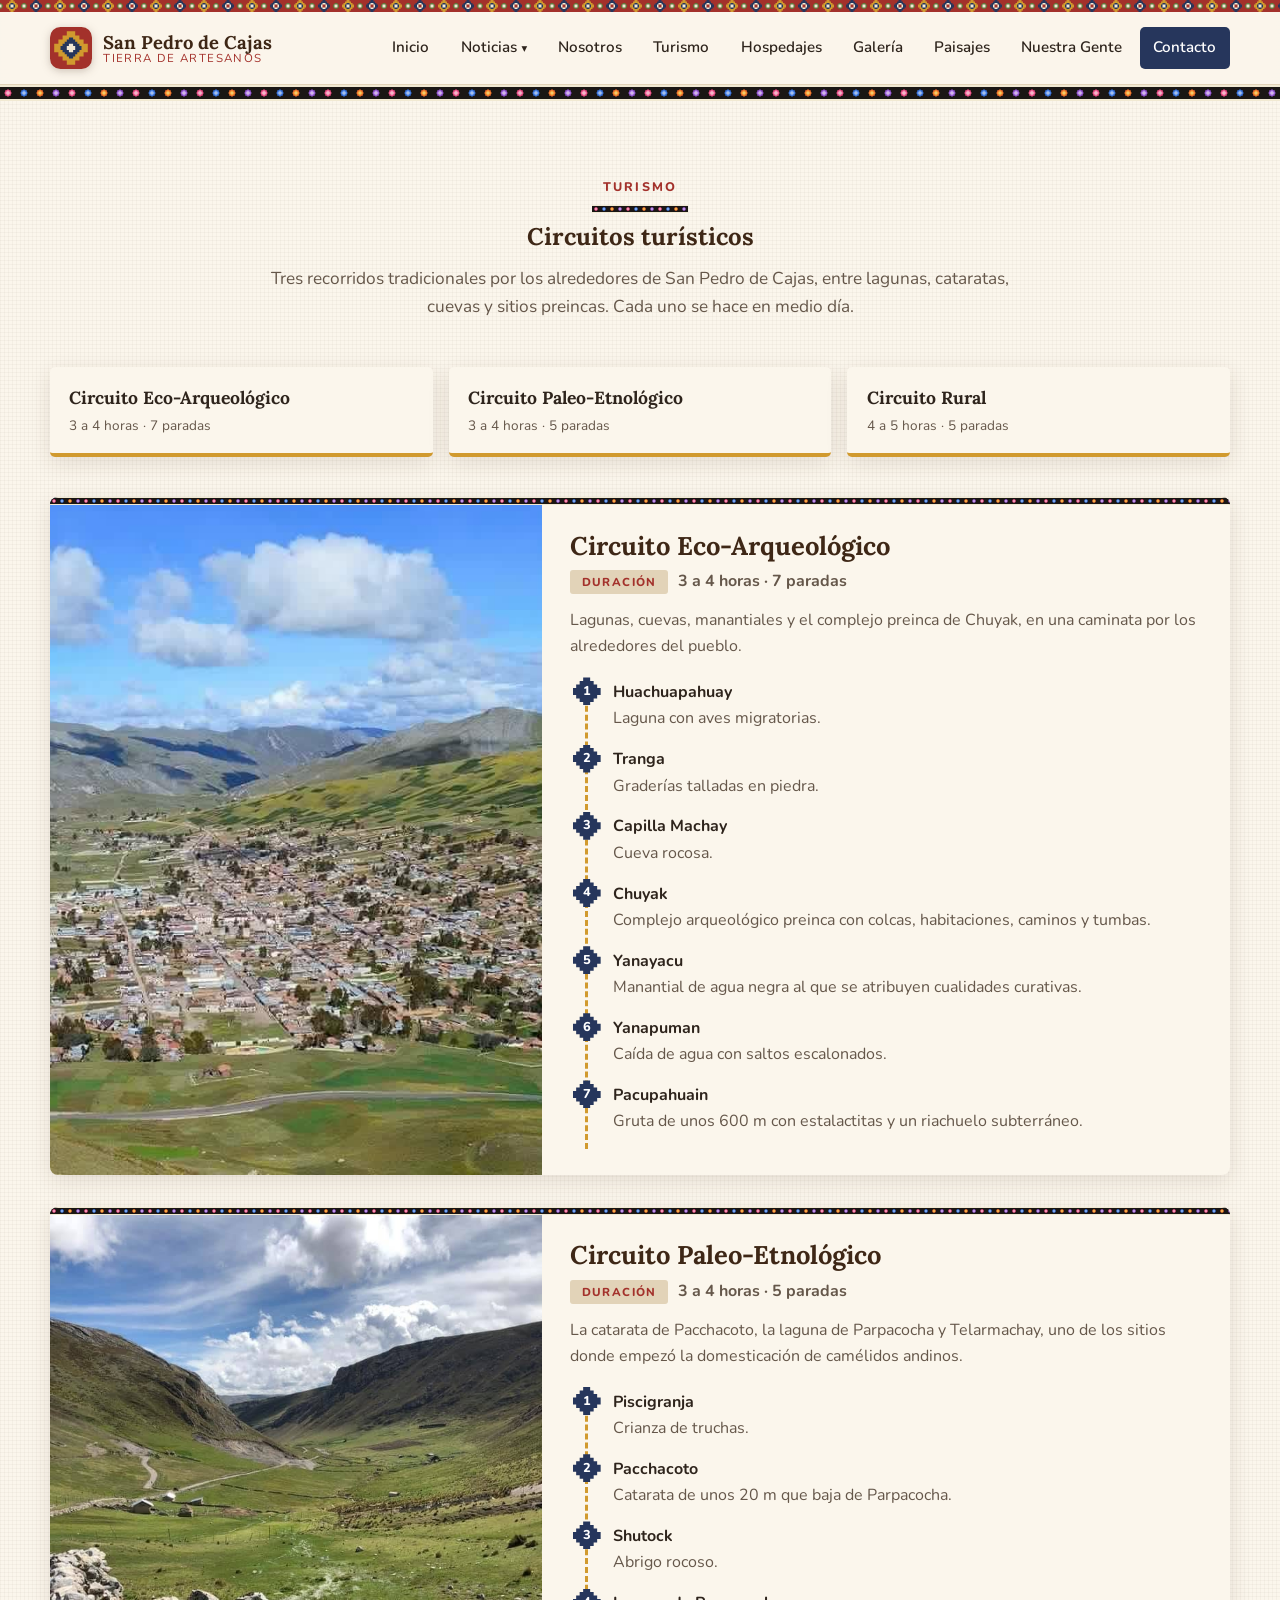
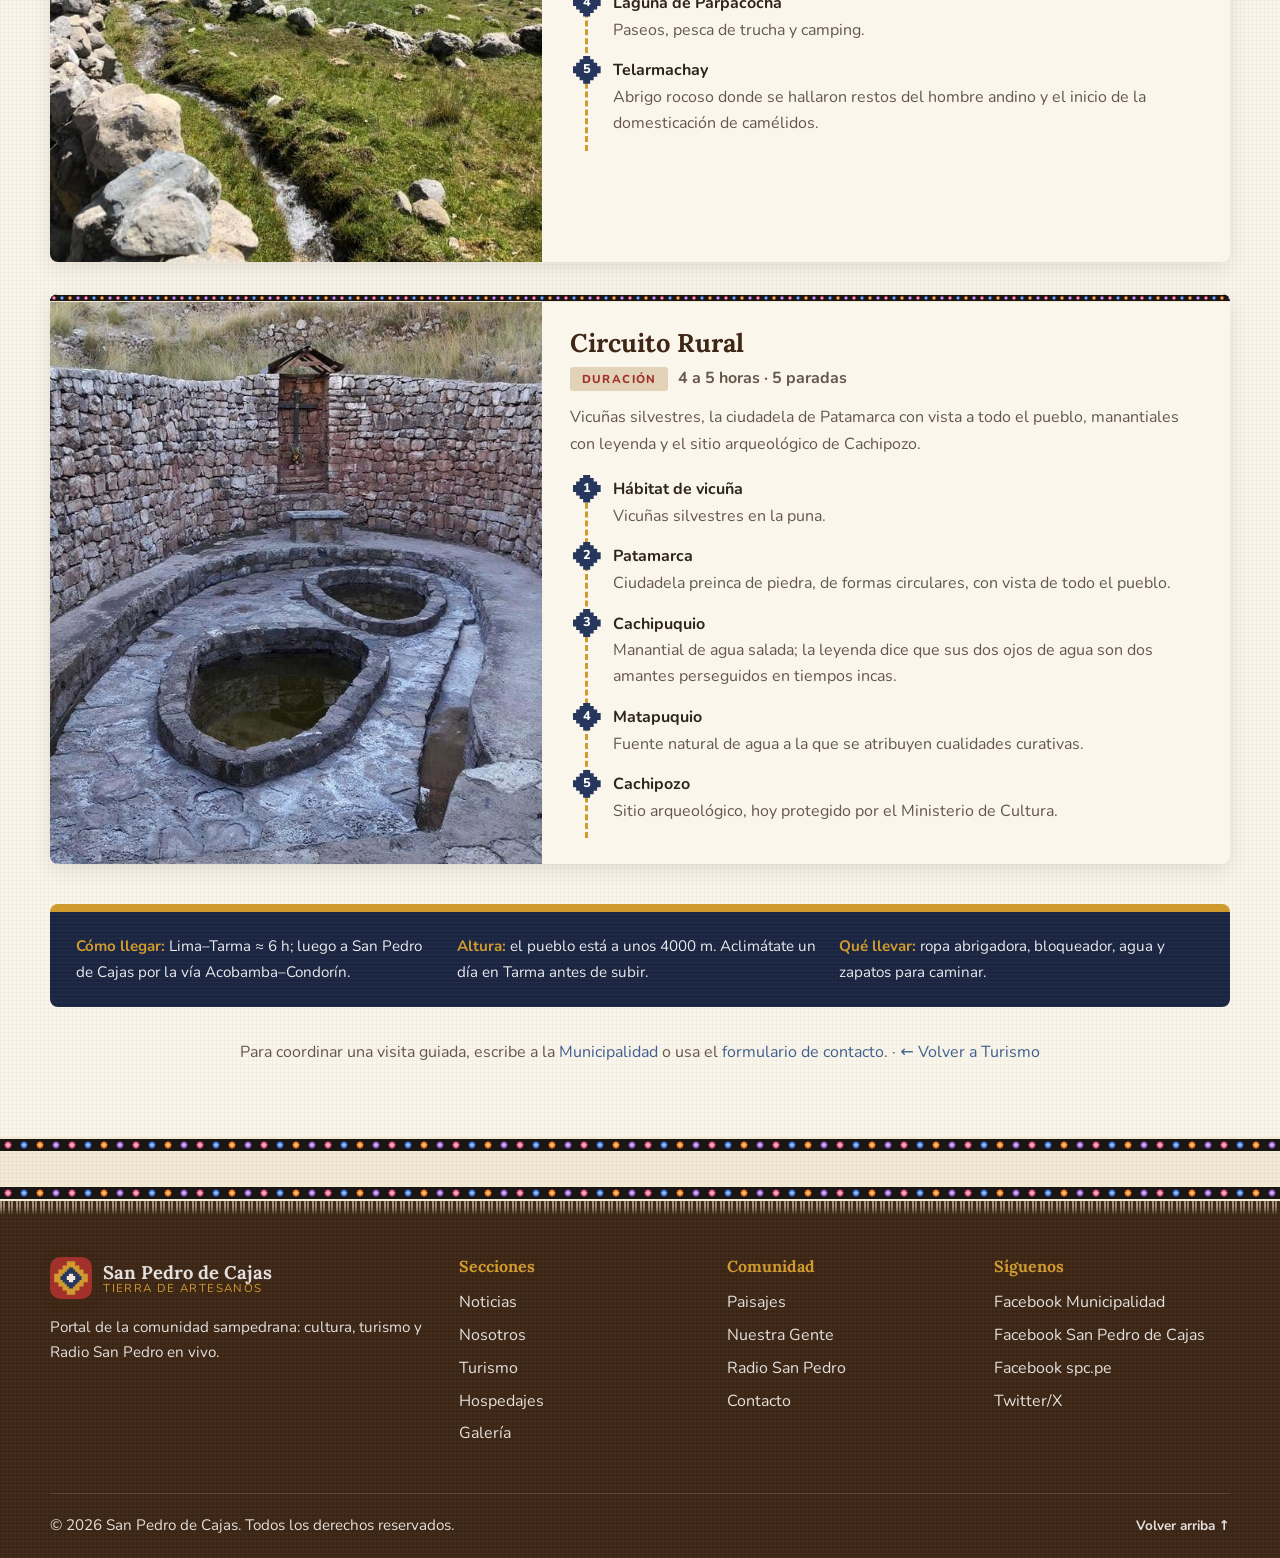
==== circuitos.html @ fd5ba1a1 "Nuestra Gente: página propia gente.html, menú y botón en la portada Co-Authored-By: Devin AI <158243" ====
<!DOCTYPE html>
<html lang="es">
<head>
    <meta charset="UTF-8">
    <meta name="viewport" content="width=device-width, initial-scale=1.0">
    <title>Circuitos turísticos | San Pedro de Cajas - Tarma, Junín, Perú</title>
    <meta name="description" content="Circuitos turísticos de San Pedro de Cajas: Eco-Arqueológico, Paleo-Etnológico y Rural. Lagunas, cataratas, cuevas, sitios preincas y vicuñas en los Andes de Tarma.">
    <meta name="keywords" content="San Pedro de Cajas, Tarma, Junín, Perú, artesanos, tapices, turismo, hospedajes, radio en vivo">
    <meta name="theme-color" content="#A3312B">
    <meta property="og:title" content="Circuitos turísticos | San Pedro de Cajas">
    <meta property="og:description" content="Circuitos turísticos de San Pedro de Cajas: Eco-Arqueológico, Paleo-Etnológico y Rural. Lagunas, cataratas, cuevas, sitios preincas y vicuñas en los Andes de Tarma.">
    <meta property="og:type" content="website">
    <link rel="icon" href="data:image/svg+xml,%3Csvg xmlns='http://www.w3.org/2000/svg' viewBox='0 0 40 40'%3E%3Crect width='40' height='40' rx='8' fill='%23A3312B'/%3E%3Cpolygon fill='%23D19A2E' points='24,4 24,8 28,8 28,12 32,12 32,16 36,16 36,20 36,20 36,24 32,24 32,28 28,28 28,32 24,32 24,36 16,36 16,32 12,32 12,28 8,28 8,24 4,24 4,20 4,20 4,16 8,16 8,12 12,12 12,8 16,8 16,4'/%3E%3Cpolygon fill='%2326365C' points='22,10 22,12 24,12 24,14 26,14 26,16 28,16 28,18 30,18 30,20 30,20 30,22 28,22 28,24 26,24 26,26 24,26 24,28 22,28 22,30 18,30 18,28 16,28 16,26 14,26 14,24 12,24 12,22 10,22 10,20 10,20 10,18 12,18 12,16 14,16 14,14 16,14 16,12 18,12 18,10'/%3E%3Cpolygon fill='%23F2E8D5' points='22,16 22,18 24,18 24,20 24,20 24,22 22,22 22,24 18,24 18,22 16,22 16,20 16,20 16,18 18,18 18,16'/%3E%3C/svg%3E">
    <link rel="preconnect" href="https://fonts.googleapis.com">
    <link rel="preconnect" href="https://fonts.gstatic.com" crossorigin>
    <link href="https://fonts.googleapis.com/css2?family=Lora:wght@600;700&family=Nunito:wght@400;600;700&display=swap" rel="stylesheet">
    <link rel="stylesheet" href="styles.css?v=20261123c">
</head>
<body>

    <a class="skip-link" href="#circuitos-top">Saltar al contenido</a>

    <!-- ============ CABECERA ============ -->
    <header class="header">
        <div class="container header__inner">
            <a href="index.html#inicio" class="logo" aria-label="San Pedro de Cajas - Inicio">
                <span class="logo__mark" aria-hidden="true"></span>
                <span class="logo__text">
                    <strong>San Pedro de Cajas</strong>
                    <small>Tierra de Artesanos</small>
                </span>
            </a>

            <input type="checkbox" id="menu-toggle" class="menu-toggle" aria-hidden="true">
            <label for="menu-toggle" class="menu-btn" role="button" tabindex="0" aria-label="Abrir menú" aria-controls="nav-principal">
                <span></span><span></span><span></span>
            </label>

            <nav id="nav-principal" class="nav" aria-label="Navegación principal">
                <ul>
                    <li><a href="index.html#inicio">Inicio</a></li>
                    <li class="nav__group">
                        <a href="noticias.html">Noticias</a>
                        <ul class="nav__sub" aria-label="Noticias">
                            <li><a href="noticias.html">Noticias de San Pedro de Cajas</a></li>
                            <li><a href="region.html">Noticias de la región</a></li>
                            <li><a href="comunidad.html#enviar">Envía tu noticia</a></li>
                        </ul>
                    </li>
                    <li><a href="index.html#nosotros">Nosotros</a></li>
                    <li><a href="turismo.html">Turismo</a></li>
                    <li><a href="index.html#hospedajes">Hospedajes</a></li>
                    <li><a href="index.html#galeria">Galería</a></li>
                    <li><a href="index.html#paisajes">Paisajes</a></li>
                    <li><a href="gente.html">Nuestra Gente</a></li>
                    <li><a href="index.html#contacto" class="nav__cta">Contacto</a></li>
                </ul>
            </nav>
        </div>
    </header>

        <main id="circuitos-top">
        <section class="section section--alt">
            <div class="container">
                <header class="section__head">
                    <p class="section__eyebrow">Turismo</p>
                    <h1>Circuitos turísticos</h1>
                    <p class="section__lead">Tres recorridos tradicionales por los alrededores de San Pedro de Cajas, entre lagunas, cataratas, cuevas y sitios preincas. Cada uno se hace en medio día.</p>
                </header>
                <nav class="circuito-nav" aria-label="Circuitos">
                    <a href="#eco-arqueologico"><strong>Circuito Eco-Arqueológico</strong><span>3 a 4 horas · 7 paradas</span></a>
                    <a href="#paleo-etnologico"><strong>Circuito Paleo-Etnológico</strong><span>3 a 4 horas · 5 paradas</span></a>
                    <a href="#rural"><strong>Circuito Rural</strong><span>4 a 5 horas · 5 paradas</span></a>
                </nav>
                <article id="eco-arqueologico" class="circuito">
                    <div class="circuito__media"><img src="imagenes/panorama-pueblo.jpg" alt="Vista panorámica de San Pedro de Cajas (foto referencial)" loading="lazy"></div>
                    <div class="circuito__body">
                        <h2>Circuito Eco-Arqueológico</h2>
                        <p class="circuito__meta"><span class="tag">Duración</span> 3 a 4 horas · 7 paradas</p>
                        <p>Lagunas, cuevas, manantiales y el complejo preinca de Chuyak, en una caminata por los alrededores del pueblo.</p>
                        <ol class="ruta">
                            <li><strong>Huachuapahuay</strong> Laguna con aves migratorias.</li>
                            <li><strong>Tranga</strong> Graderías talladas en piedra.</li>
                            <li><strong>Capilla Machay</strong> Cueva rocosa.</li>
                            <li><strong>Chuyak</strong> Complejo arqueológico preinca con colcas, habitaciones, caminos y tumbas.</li>
                            <li><strong>Yanayacu</strong> Manantial de agua negra al que se atribuyen cualidades curativas.</li>
                            <li><strong>Yanapuman</strong> Caída de agua con saltos escalonados.</li>
                            <li><strong>Pacupahuain</strong> Gruta de unos 600 m con estalactitas y un riachuelo subterráneo.</li>
                        </ol>
                    </div>
                </article>
                <article id="paleo-etnologico" class="circuito">
                    <div class="circuito__media"><img src="imagenes/parpacocha-valle.jpg" alt="Valle camino a la laguna de Parpacocha" loading="lazy"></div>
                    <div class="circuito__body">
                        <h2>Circuito Paleo-Etnológico</h2>
                        <p class="circuito__meta"><span class="tag">Duración</span> 3 a 4 horas · 5 paradas</p>
                        <p>La catarata de Pacchacoto, la laguna de Parpacocha y Telarmachay, uno de los sitios donde empezó la domesticación de camélidos andinos.</p>
                        <ol class="ruta">
                            <li><strong>Piscigranja</strong> Crianza de truchas.</li>
                            <li><strong>Pacchacoto</strong> Catarata de unos 20 m que baja de Parpacocha.</li>
                            <li><strong>Shutock</strong> Abrigo rocoso.</li>
                            <li><strong>Laguna de Parpacocha</strong> Paseos, pesca de trucha y camping.</li>
                            <li><strong>Telarmachay</strong> Abrigo rocoso donde se hallaron restos del hombre andino y el inicio de la domesticación de camélidos.</li>
                        </ol>
                    </div>
                </article>
                <article id="rural" class="circuito">
                    <div class="circuito__media"><img src="imagenes/cachipozo-manantial.jpg" alt="Cachipozo, en el circuito Rural" loading="lazy"></div>
                    <div class="circuito__body">
                        <h2>Circuito Rural</h2>
                        <p class="circuito__meta"><span class="tag">Duración</span> 4 a 5 horas · 5 paradas</p>
                        <p>Vicuñas silvestres, la ciudadela de Patamarca con vista a todo el pueblo, manantiales con leyenda y el sitio arqueológico de Cachipozo.</p>
                        <ol class="ruta">
                            <li><strong>Hábitat de vicuña</strong> Vicuñas silvestres en la puna.</li>
                            <li><strong>Patamarca</strong> Ciudadela preinca de piedra, de formas circulares, con vista de todo el pueblo.</li>
                            <li><strong>Cachipuquio</strong> Manantial de agua salada; la leyenda dice que sus dos ojos de agua son dos amantes perseguidos en tiempos incas.</li>
                            <li><strong>Matapuquio</strong> Fuente natural de agua a la que se atribuyen cualidades curativas.</li>
                            <li><strong>Cachipozo</strong> Sitio arqueológico, hoy protegido por el Ministerio de Cultura.</li>
                        </ol>
                    </div>
                </article>
                <div class="info-strip">
                    <div><strong>Cómo llegar:</strong> Lima–Tarma ≈ 6 h; luego a San Pedro de Cajas por la vía Acobamba–Condorín.</div>
                    <div><strong>Altura:</strong> el pueblo está a unos 4000 m. Aclimátate un día en Tarma antes de subir.</div>
                    <div><strong>Qué llevar:</strong> ropa abrigadora, bloqueador, agua y zapatos para caminar.</div>
                </div>
                <p class="note">Para coordinar una visita guiada, escribe a la <a href="https://www.facebook.com/MuniSPC2023" target="_blank" rel="noopener">Municipalidad</a> o usa el <a href="index.html#contacto">formulario de contacto</a>. · <a href="turismo.html">← Volver a Turismo</a></p>
            </div>
        </section>
    </main>

    <!-- ============ PIE DE PÁGINA ============ -->
    <footer class="footer">
        <div class="footer__pattern" aria-hidden="true"></div>
        <div class="container footer__grid">
            <div>
                <a href="index.html#inicio" class="logo logo--footer">
                    <span class="logo__mark" aria-hidden="true"></span>
                    <span class="logo__text"><strong>San Pedro de Cajas</strong><small>Tierra de Artesanos</small></span>
                </a>
                <p>Portal de la comunidad sampedrana: cultura, turismo y Radio San Pedro en vivo.</p>
            </div>
            <div>
                <h4>Secciones</h4>
                <ul>
                    <li><a href="index.html#noticias">Noticias</a></li>
                    <li><a href="index.html#nosotros">Nosotros</a></li>
                    <li><a href="turismo.html">Turismo</a></li>
                    <li><a href="index.html#hospedajes">Hospedajes</a></li>
                    <li><a href="index.html#galeria">Galería</a></li>
                </ul>
            </div>
            <div>
                <h4>Comunidad</h4>
                <ul>
                    <li><a href="index.html#paisajes">Paisajes</a></li>
                    <li><a href="gente.html">Nuestra Gente</a></li>
                    <li><a href="index.html#radio">Radio San Pedro</a></li>
                    <li><a href="index.html#contacto">Contacto</a></li>
                </ul>
            </div>
            <div>
                <h4>Síguenos</h4>
                <ul>
                    <li><a href="https://www.facebook.com/MuniSPC2023" target="_blank" rel="noopener">Facebook Municipalidad</a></li>
                    <li><a href="https://www.facebook.com/sanpedrodecajasperu" target="_blank" rel="noopener">Facebook San Pedro de Cajas</a></li>
                    <li><a href="https://www.facebook.com/spc.pe" target="_blank" rel="noopener">Facebook spc.pe</a></li>
                    <li><a href="https://twitter.com/Sanpedrodecajas" target="_blank" rel="noopener">Twitter/X</a></li>
                </ul>
            </div>
        </div>
        <div class="container footer__bottom">
            <p>&copy; 2026 San Pedro de Cajas. Todos los derechos reservados.</p>
            <a href="#circuitos-top" class="footer__top">Volver arriba ↑</a>
        </div>
    </footer>

<script>
    (function () {
        var toggle = document.getElementById('menu-toggle');
        var menuBtn = document.querySelector('.menu-btn');
        if (toggle && menuBtn) {
            menuBtn.addEventListener('keydown', function (e) {
                if (e.key === 'Enter' || e.key === ' ') { e.preventDefault(); toggle.checked = !toggle.checked; }
            });
            document.querySelectorAll('.nav a').forEach(function (a) {
                a.addEventListener('click', function () { toggle.checked = false; });
            });
        }
    })();
</script>

</body>
</html>
---- styles.css ----
/* ==========================================================
   San Pedro de Cajas — styles.css
   Estilo "tapiz andino": colores de tintes naturales
   (cochinilla, añil, qolle/ocre, nogal, chilca, lana cruda),
   grecas de rombos escalonados, textura de tejido y flecos,
   inspirados en los tapices y mantas de San Pedro de Cajas.
   ========================================================== */

:root {
    --tierra: #6B4226;
    --tierra-oscuro: #3E2716;
    --nogal: #4A2F1C;
    --azul: #26365C;
    --azul-oscuro: #1B2643;
    --azul-claro: #3F5F8F;
    --dorado: #D19A2E;
    --cochinilla: #A3312B;
    --rosa: #C2455E;
    --verde: #5F7A3B;
    --crema: #F2E8D5;
    --crema-oscuro: #E2D3B8;
    --lana: #FBF6EC;
    --negro-manta: #1A1614;
    --negro-manta: #1A1614;
    --texto: #2E241C;
    --texto-suave: #65574A;
    --blanco: #FFFFFF;

    --font-titulo: 'Lora', Georgia, serif;
    --font-texto: 'Nunito', 'Segoe UI', system-ui, sans-serif;

    --radio: 8px;
    --radio-sm: 5px;
    --sombra: 0 6px 22px rgba(62, 39, 22, 0.12);
    --sombra-fuerte: 0 14px 40px rgba(62, 39, 22, 0.22);
    --transicion: 0.25s ease;
    --ancho: 1180px;
    --header-h: 72px;

    /* Motivos tejidos (SVG en línea, no requieren archivos extra) */
    --motivo-greca: url("data:image/svg+xml,%3Csvg xmlns='http://www.w3.org/2000/svg' width='96' height='24' viewBox='0 0 96 24'%3E%3Crect width='96' height='24' fill='%23A3312B'/%3E%3Cpolygon fill='%235F7A3B' points='3,6 3,9 6,9 6,12 6,12 6,15 3,15 3,18 -3,18 -3,15 -6,15 -6,12 -6,12 -6,9 -3,9 -3,6'/%3E%3Cpolygon fill='%23F2E8D5' points='3,9 3,12 3,12 3,15 -3,15 -3,12 -3,12 -3,9'/%3E%3Cpolygon fill='%235F7A3B' points='51,6 51,9 54,9 54,12 54,12 54,15 51,15 51,18 45,18 45,15 42,15 42,12 42,12 42,9 45,9 45,6'/%3E%3Cpolygon fill='%23F2E8D5' points='51,9 51,12 51,12 51,15 45,15 45,12 45,12 45,9'/%3E%3Cpolygon fill='%235F7A3B' points='99,6 99,9 102,9 102,12 102,12 102,15 99,15 99,18 93,18 93,15 90,15 90,12 90,12 90,9 93,9 93,6'/%3E%3Cpolygon fill='%23F2E8D5' points='99,9 99,12 99,12 99,15 93,15 93,12 93,12 93,9'/%3E%3Cpolygon fill='%23D19A2E' points='27,0 27,3 30,3 30,6 33,6 33,9 36,9 36,12 36,12 36,15 33,15 33,18 30,18 30,21 27,21 27,24 21,24 21,21 18,21 18,18 15,18 15,15 12,15 12,12 12,12 12,9 15,9 15,6 18,6 18,3 21,3 21,0'/%3E%3Cpolygon fill='%2326365C' points='27,6 27,9 30,9 30,12 30,12 30,15 27,15 27,18 21,18 21,15 18,15 18,12 18,12 18,9 21,9 21,6'/%3E%3Cpolygon fill='%23F2E8D5' points='27,9 27,12 27,12 27,15 21,15 21,12 21,12 21,9'/%3E%3Cpolygon fill='%2326365C' points='75,0 75,3 78,3 78,6 81,6 81,9 84,9 84,12 84,12 84,15 81,15 81,18 78,18 78,21 75,21 75,24 69,24 69,21 66,21 66,18 63,18 63,15 60,15 60,12 60,12 60,9 63,9 63,6 66,6 66,3 69,3 69,0'/%3E%3Cpolygon fill='%23F2E8D5' points='75,6 75,9 78,9 78,12 78,12 78,15 75,15 75,18 69,18 69,15 66,15 66,12 66,12 66,9 69,9 69,6'/%3E%3Cpolygon fill='%23A3312B' points='75,9 75,12 75,12 75,15 69,15 69,12 69,12 69,9'/%3E%3C/svg%3E");
    --motivo-greca-v: url("data:image/svg+xml,%3Csvg xmlns='http://www.w3.org/2000/svg' width='24' height='96' viewBox='0 0 24 96'%3E%3Crect width='24' height='96' fill='%23A3312B'/%3E%3Cpolygon fill='%235F7A3B' points='6,3 9,3 9,6 12,6 12,6 15,6 15,3 18,3 18,-3 15,-3 15,-6 12,-6 12,-6 9,-6 9,-3 6,-3'/%3E%3Cpolygon fill='%23F2E8D5' points='9,3 12,3 12,3 15,3 15,-3 12,-3 12,-3 9,-3'/%3E%3Cpolygon fill='%235F7A3B' points='6,51 9,51 9,54 12,54 12,54 15,54 15,51 18,51 18,45 15,45 15,42 12,42 12,42 9,42 9,45 6,45'/%3E%3Cpolygon fill='%23F2E8D5' points='9,51 12,51 12,51 15,51 15,45 12,45 12,45 9,45'/%3E%3Cpolygon fill='%235F7A3B' points='6,99 9,99 9,102 12,102 12,102 15,102 15,99 18,99 18,93 15,93 15,90 12,90 12,90 9,90 9,93 6,93'/%3E%3Cpolygon fill='%23F2E8D5' points='9,99 12,99 12,99 15,99 15,93 12,93 12,93 9,93'/%3E%3Cpolygon fill='%23D19A2E' points='0,27 3,27 3,30 6,30 6,33 9,33 9,36 12,36 12,36 15,36 15,33 18,33 18,30 21,30 21,27 24,27 24,21 21,21 21,18 18,18 18,15 15,15 15,12 12,12 12,12 9,12 9,15 6,15 6,18 3,18 3,21 0,21'/%3E%3Cpolygon fill='%2326365C' points='6,27 9,27 9,30 12,30 12,30 15,30 15,27 18,27 18,21 15,21 15,18 12,18 12,18 9,18 9,21 6,21'/%3E%3Cpolygon fill='%23F2E8D5' points='9,27 12,27 12,27 15,27 15,21 12,21 12,21 9,21'/%3E%3Cpolygon fill='%2326365C' points='0,75 3,75 3,78 6,78 6,81 9,81 9,84 12,84 12,84 15,84 15,81 18,81 18,78 21,78 21,75 24,75 24,69 21,69 21,66 18,66 18,63 15,63 15,60 12,60 12,60 9,60 9,63 6,63 6,66 3,66 3,69 0,69'/%3E%3Cpolygon fill='%23F2E8D5' points='6,75 9,75 9,78 12,78 12,78 15,78 15,75 18,75 18,69 15,69 15,66 12,66 12,66 9,66 9,69 6,69'/%3E%3Cpolygon fill='%23A3312B' points='9,75 12,75 12,75 15,75 15,69 12,69 12,69 9,69'/%3E%3C/svg%3E");
    --motivo-tapiz: url("data:image/svg+xml,%3Csvg xmlns='http://www.w3.org/2000/svg' viewBox='0 0 140 220' preserveAspectRatio='none'%3E%3Crect width='140' height='220' fill='%234A2F1C'/%3E%3Crect x='5' y='5' width='130' height='210' fill='%23A3312B'/%3E%3Cpolygon fill='%23D19A2E' points='16,10 16,12 18,12 18,14 20,14 20,16 22,16 22,18 22,18 22,20 20,20 20,22 18,22 18,24 16,24 16,26 12,26 12,24 10,24 10,22 8,22 8,20 6,20 6,18 6,18 6,16 8,16 8,14 10,14 10,12 12,12 12,10'/%3E%3Cpolygon fill='%2326365C' points='16,14 16,16 18,16 18,18 18,18 18,20 16,20 16,22 12,22 12,20 10,20 10,18 10,18 10,16 12,16 12,14'/%3E%3Cpolygon fill='%23F2E8D5' points='32,10 32,12 34,12 34,14 36,14 36,16 38,16 38,18 38,18 38,20 36,20 36,22 34,22 34,24 32,24 32,26 28,26 28,24 26,24 26,22 24,22 24,20 22,20 22,18 22,18 22,16 24,16 24,14 26,14 26,12 28,12 28,10'/%3E%3Cpolygon fill='%23A3312B' points='32,14 32,16 34,16 34,18 34,18 34,20 32,20 32,22 28,22 28,20 26,20 26,18 26,18 26,16 28,16 28,14'/%3E%3Cpolygon fill='%23D19A2E' points='48,10 48,12 50,12 50,14 52,14 52,16 54,16 54,18 54,18 54,20 52,20 52,22 50,22 50,24 48,24 48,26 44,26 44,24 42,24 42,22 40,22 40,20 38,20 38,18 38,18 38,16 40,16 40,14 42,14 42,12 44,12 44,10'/%3E%3Cpolygon fill='%2326365C' points='48,14 48,16 50,16 50,18 50,18 50,20 48,20 48,22 44,22 44,20 42,20 42,18 42,18 42,16 44,16 44,14'/%3E%3Cpolygon fill='%23F2E8D5' points='64,10 64,12 66,12 66,14 68,14 68,16 70,16 70,18 70,18 70,20 68,20 68,22 66,22 66,24 64,24 64,26 60,26 60,24 58,24 58,22 56,22 56,20 54,20 54,18 54,18 54,16 56,16 56,14 58,14 58,12 60,12 60,10'/%3E%3Cpolygon fill='%23A3312B' points='64,14 64,16 66,16 66,18 66,18 66,20 64,20 64,22 60,22 60,20 58,20 58,18 58,18 58,16 60,16 60,14'/%3E%3Cpolygon fill='%23D19A2E' points='80,10 80,12 82,12 82,14 84,14 84,16 86,16 86,18 86,18 86,20 84,20 84,22 82,22 82,24 80,24 80,26 76,26 76,24 74,24 74,22 72,22 72,20 70,20 70,18 70,18 70,16 72,16 72,14 74,14 74,12 76,12 76,10'/%3E%3Cpolygon fill='%2326365C' points='80,14 80,16 82,16 82,18 82,18 82,20 80,20 80,22 76,22 76,20 74,20 74,18 74,18 74,16 76,16 76,14'/%3E%3Cpolygon fill='%23F2E8D5' points='96,10 96,12 98,12 98,14 100,14 100,16 102,16 102,18 102,18 102,20 100,20 100,22 98,22 98,24 96,24 96,26 92,26 92,24 90,24 90,22 88,22 88,20 86,20 86,18 86,18 86,16 88,16 88,14 90,14 90,12 92,12 92,10'/%3E%3Cpolygon fill='%23A3312B' points='96,14 96,16 98,16 98,18 98,18 98,20 96,20 96,22 92,22 92,20 90,20 90,18 90,18 90,16 92,16 92,14'/%3E%3Cpolygon fill='%23D19A2E' points='112,10 112,12 114,12 114,14 116,14 116,16 118,16 118,18 118,18 118,20 116,20 116,22 114,22 114,24 112,24 112,26 108,26 108,24 106,24 106,22 104,22 104,20 102,20 102,18 102,18 102,16 104,16 104,14 106,14 106,12 108,12 108,10'/%3E%3Cpolygon fill='%2326365C' points='112,14 112,16 114,16 114,18 114,18 114,20 112,20 112,22 108,22 108,20 106,20 106,18 106,18 106,16 108,16 108,14'/%3E%3Cpolygon fill='%23F2E8D5' points='128,10 128,12 130,12 130,14 132,14 132,16 134,16 134,18 134,18 134,20 132,20 132,22 130,22 130,24 128,24 128,26 124,26 124,24 122,24 122,22 120,22 120,20 118,20 118,18 118,18 118,16 120,16 120,14 122,14 122,12 124,12 124,10'/%3E%3Cpolygon fill='%23A3312B' points='128,14 128,16 130,16 130,18 130,18 130,20 128,20 128,22 124,22 124,20 122,20 122,18 122,18 122,16 124,16 124,14'/%3E%3Cpolygon fill='%23D19A2E' points='16,194 16,196 18,196 18,198 20,198 20,200 22,200 22,202 22,202 22,204 20,204 20,206 18,206 18,208 16,208 16,210 12,210 12,208 10,208 10,206 8,206 8,204 6,204 6,202 6,202 6,200 8,200 8,198 10,198 10,196 12,196 12,194'/%3E%3Cpolygon fill='%2326365C' points='16,198 16,200 18,200 18,202 18,202 18,204 16,204 16,206 12,206 12,204 10,204 10,202 10,202 10,200 12,200 12,198'/%3E%3Cpolygon fill='%23F2E8D5' points='32,194 32,196 34,196 34,198 36,198 36,200 38,200 38,202 38,202 38,204 36,204 36,206 34,206 34,208 32,208 32,210 28,210 28,208 26,208 26,206 24,206 24,204 22,204 22,202 22,202 22,200 24,200 24,198 26,198 26,196 28,196 28,194'/%3E%3Cpolygon fill='%23A3312B' points='32,198 32,200 34,200 34,202 34,202 34,204 32,204 32,206 28,206 28,204 26,204 26,202 26,202 26,200 28,200 28,198'/%3E%3Cpolygon fill='%23D19A2E' points='48,194 48,196 50,196 50,198 52,198 52,200 54,200 54,202 54,202 54,204 52,204 52,206 50,206 50,208 48,208 48,210 44,210 44,208 42,208 42,206 40,206 40,204 38,204 38,202 38,202 38,200 40,200 40,198 42,198 42,196 44,196 44,194'/%3E%3Cpolygon fill='%2326365C' points='48,198 48,200 50,200 50,202 50,202 50,204 48,204 48,206 44,206 44,204 42,204 42,202 42,202 42,200 44,200 44,198'/%3E%3Cpolygon fill='%23F2E8D5' points='64,194 64,196 66,196 66,198 68,198 68,200 70,200 70,202 70,202 70,204 68,204 68,206 66,206 66,208 64,208 64,210 60,210 60,208 58,208 58,206 56,206 56,204 54,204 54,202 54,202 54,200 56,200 56,198 58,198 58,196 60,196 60,194'/%3E%3Cpolygon fill='%23A3312B' points='64,198 64,200 66,200 66,202 66,202 66,204 64,204 64,206 60,206 60,204 58,204 58,202 58,202 58,200 60,200 60,198'/%3E%3Cpolygon fill='%23D19A2E' points='80,194 80,196 82,196 82,198 84,198 84,200 86,200 86,202 86,202 86,204 84,204 84,206 82,206 82,208 80,208 80,210 76,210 76,208 74,208 74,206 72,206 72,204 70,204 70,202 70,202 70,200 72,200 72,198 74,198 74,196 76,196 76,194'/%3E%3Cpolygon fill='%2326365C' points='80,198 80,200 82,200 82,202 82,202 82,204 80,204 80,206 76,206 76,204 74,204 74,202 74,202 74,200 76,200 76,198'/%3E%3Cpolygon fill='%23F2E8D5' points='96,194 96,196 98,196 98,198 100,198 100,200 102,200 102,202 102,202 102,204 100,204 100,206 98,206 98,208 96,208 96,210 92,210 92,208 90,208 90,206 88,206 88,204 86,204 86,202 86,202 86,200 88,200 88,198 90,198 90,196 92,196 92,194'/%3E%3Cpolygon fill='%23A3312B' points='96,198 96,200 98,200 98,202 98,202 98,204 96,204 96,206 92,206 92,204 90,204 90,202 90,202 90,200 92,200 92,198'/%3E%3Cpolygon fill='%23D19A2E' points='112,194 112,196 114,196 114,198 116,198 116,200 118,200 118,202 118,202 118,204 116,204 116,206 114,206 114,208 112,208 112,210 108,210 108,208 106,208 106,206 104,206 104,204 102,204 102,202 102,202 102,200 104,200 104,198 106,198 106,196 108,196 108,194'/%3E%3Cpolygon fill='%2326365C' points='112,198 112,200 114,200 114,202 114,202 114,204 112,204 112,206 108,206 108,204 106,204 106,202 106,202 106,200 108,200 108,198'/%3E%3Cpolygon fill='%23F2E8D5' points='128,194 128,196 130,196 130,198 132,198 132,200 134,200 134,202 134,202 134,204 132,204 132,206 130,206 130,208 128,208 128,210 124,210 124,208 122,208 122,206 120,206 120,204 118,204 118,202 118,202 118,200 120,200 120,198 122,198 122,196 124,196 124,194'/%3E%3Cpolygon fill='%23A3312B' points='128,198 128,200 130,200 130,202 130,202 130,204 128,204 128,206 124,206 124,204 122,204 122,202 122,202 122,200 124,200 124,198'/%3E%3Crect x='12' y='32' width='116' height='156' fill='%23F2E8D5'/%3E%3Crect x='16' y='36' width='108' height='148' fill='%2326365C'/%3E%3Cpolygon fill='%23D19A2E' points='74,58 74,62 78,62 78,66 82,66 82,70 86,70 86,74 90,74 90,78 94,78 94,82 98,82 98,86 102,86 102,90 106,90 106,94 110,94 110,98 114,98 114,102 118,102 118,106 122,106 122,110 122,110 122,114 118,114 118,118 114,118 114,122 110,122 110,126 106,126 106,130 102,130 102,134 98,134 98,138 94,138 94,142 90,142 90,146 86,146 86,150 82,150 82,154 78,154 78,158 74,158 74,162 66,162 66,158 62,158 62,154 58,154 58,150 54,150 54,146 50,146 50,142 46,142 46,138 42,138 42,134 38,134 38,130 34,130 34,126 30,126 30,122 26,122 26,118 22,118 22,114 18,114 18,110 18,110 18,106 22,106 22,102 26,102 26,98 30,98 30,94 34,94 34,90 38,90 38,86 42,86 42,82 46,82 46,78 50,78 50,74 54,74 54,70 58,70 58,66 62,66 62,62 66,62 66,58'/%3E%3Cpolygon fill='%23A3312B' points='74,66 74,70 78,70 78,74 82,74 82,78 86,78 86,82 90,82 90,86 94,86 94,90 98,90 98,94 102,94 102,98 106,98 106,102 110,102 110,106 114,106 114,110 114,110 114,114 110,114 110,118 106,118 106,122 102,122 102,126 98,126 98,130 94,130 94,134 90,134 90,138 86,138 86,142 82,142 82,146 78,146 78,150 74,150 74,154 66,154 66,150 62,150 62,146 58,146 58,142 54,142 54,138 50,138 50,134 46,134 46,130 42,130 42,126 38,126 38,122 34,122 34,118 30,118 30,114 26,114 26,110 26,110 26,106 30,106 30,102 34,102 34,98 38,98 38,94 42,94 42,90 46,90 46,86 50,86 50,82 54,82 54,78 58,78 58,74 62,74 62,70 66,70 66,66'/%3E%3Cpolygon fill='%23F2E8D5' points='72,76 72,78 74,78 74,80 76,80 76,82 78,82 78,84 80,84 80,86 82,86 82,88 84,88 84,90 86,90 86,92 88,92 88,94 90,94 90,96 92,96 92,98 94,98 94,100 96,100 96,102 98,102 98,104 100,104 100,106 102,106 102,108 104,108 104,110 104,110 104,112 102,112 102,114 100,114 100,116 98,116 98,118 96,118 96,120 94,120 94,122 92,122 92,124 90,124 90,126 88,126 88,128 86,128 86,130 84,130 84,132 82,132 82,134 80,134 80,136 78,136 78,138 76,138 76,140 74,140 74,142 72,142 72,144 68,144 68,142 66,142 66,140 64,140 64,138 62,138 62,136 60,136 60,134 58,134 58,132 56,132 56,130 54,130 54,128 52,128 52,126 50,126 50,124 48,124 48,122 46,122 46,120 44,120 44,118 42,118 42,116 40,116 40,114 38,114 38,112 36,112 36,110 36,110 36,108 38,108 38,106 40,106 40,104 42,104 42,102 44,102 44,100 46,100 46,98 48,98 48,96 50,96 50,94 52,94 52,92 54,92 54,90 56,90 56,88 58,88 58,86 60,86 60,84 62,84 62,82 64,82 64,80 66,80 66,78 68,78 68,76'/%3E%3Cpolygon fill='%235F7A3B' points='72,84 72,86 74,86 74,88 76,88 76,90 78,90 78,92 80,92 80,94 82,94 82,96 84,96 84,98 86,98 86,100 88,100 88,102 90,102 90,104 92,104 92,106 94,106 94,108 96,108 96,110 96,110 96,112 94,112 94,114 92,114 92,116 90,116 90,118 88,118 88,120 86,120 86,122 84,122 84,124 82,124 82,126 80,126 80,128 78,128 78,130 76,130 76,132 74,132 74,134 72,134 72,136 68,136 68,134 66,134 66,132 64,132 64,130 62,130 62,128 60,128 60,126 58,126 58,124 56,124 56,122 54,122 54,120 52,120 52,118 50,118 50,116 48,116 48,114 46,114 46,112 44,112 44,110 44,110 44,108 46,108 46,106 48,106 48,104 50,104 50,102 52,102 52,100 54,100 54,98 56,98 56,96 58,96 58,94 60,94 60,92 62,92 62,90 64,90 64,88 66,88 66,86 68,86 68,84'/%3E%3Cpolygon fill='%23C2455E' points='72,94 72,96 74,96 74,98 76,98 76,100 78,100 78,102 80,102 80,104 82,104 82,106 84,106 84,108 86,108 86,110 86,110 86,112 84,112 84,114 82,114 82,116 80,116 80,118 78,118 78,120 76,120 76,122 74,122 74,124 72,124 72,126 68,126 68,124 66,124 66,122 64,122 64,120 62,120 62,118 60,118 60,116 58,116 58,114 56,114 56,112 54,112 54,110 54,110 54,108 56,108 56,106 58,106 58,104 60,104 60,102 62,102 62,100 64,100 64,98 66,98 66,96 68,96 68,94'/%3E%3Cpolygon fill='%23F2E8D5' points='72,102 72,104 74,104 74,106 76,106 76,108 78,108 78,110 78,110 78,112 76,112 76,114 74,114 74,116 72,116 72,118 68,118 68,116 66,116 66,114 64,114 64,112 62,112 62,110 62,110 62,108 64,108 64,106 66,106 66,104 68,104 68,102'/%3E%3Cpolygon fill='%2326365C' points='72,106 72,108 74,108 74,110 74,110 74,112 72,112 72,114 68,114 68,112 66,112 66,110 66,110 66,108 68,108 68,106'/%3E%3Cpolygon fill='%23D19A2E' points='34,42 34,44 36,44 36,46 38,46 38,48 40,48 40,50 42,50 42,52 42,52 42,54 40,54 40,56 38,56 38,58 36,58 36,60 34,60 34,62 30,62 30,60 28,60 28,58 26,58 26,56 24,56 24,54 22,54 22,52 22,52 22,50 24,50 24,48 26,48 26,46 28,46 28,44 30,44 30,42'/%3E%3Cpolygon fill='%23A3312B' points='34,48 34,50 36,50 36,52 36,52 36,54 34,54 34,56 30,56 30,54 28,54 28,52 28,52 28,50 30,50 30,48'/%3E%3Cpolygon fill='%23D19A2E' points='110,42 110,44 112,44 112,46 114,46 114,48 116,48 116,50 118,50 118,52 118,52 118,54 116,54 116,56 114,56 114,58 112,58 112,60 110,60 110,62 106,62 106,60 104,60 104,58 102,58 102,56 100,56 100,54 98,54 98,52 98,52 98,50 100,50 100,48 102,48 102,46 104,46 104,44 106,44 106,42'/%3E%3Cpolygon fill='%23A3312B' points='110,48 110,50 112,50 112,52 112,52 112,54 110,54 110,56 106,56 106,54 104,54 104,52 104,52 104,50 106,50 106,48'/%3E%3Cpolygon fill='%23D19A2E' points='34,158 34,160 36,160 36,162 38,162 38,164 40,164 40,166 42,166 42,168 42,168 42,170 40,170 40,172 38,172 38,174 36,174 36,176 34,176 34,178 30,178 30,176 28,176 28,174 26,174 26,172 24,172 24,170 22,170 22,168 22,168 22,166 24,166 24,164 26,164 26,162 28,162 28,160 30,160 30,158'/%3E%3Cpolygon fill='%23A3312B' points='34,164 34,166 36,166 36,168 36,168 36,170 34,170 34,172 30,172 30,170 28,170 28,168 28,168 28,166 30,166 30,164'/%3E%3Cpolygon fill='%23D19A2E' points='110,158 110,160 112,160 112,162 114,162 114,164 116,164 116,166 118,166 118,168 118,168 118,170 116,170 116,172 114,172 114,174 112,174 112,176 110,176 110,178 106,178 106,176 104,176 104,174 102,174 102,172 100,172 100,170 98,170 98,168 98,168 98,166 100,166 100,164 102,164 102,162 104,162 104,160 106,160 106,158'/%3E%3Cpolygon fill='%23A3312B' points='110,164 110,166 112,166 112,168 112,168 112,170 110,170 110,172 106,172 106,170 104,170 104,168 104,168 104,166 106,166 106,164'/%3E%3C/svg%3E");
    --motivo-manta: url("data:image/svg+xml,%3Csvg xmlns='http://www.w3.org/2000/svg' width='128' height='32' viewBox='0 0 128 32'%3E%3Crect width='128' height='32' fill='%23F1E9D2'/%3E%3Crect y='4' width='128' height='24' fill='%231A1614'/%3E%3Crect x='10.5' y='10.5' width='11.0' height='11.0' fill='%23E8457E'/%3E%3Cpolygon fill='%23E8457E' points='16.0,8.2 23.8,16.0 16.0,23.8 8.2,16.0'/%3E%3Cpolygon fill='%23F59BBE' points='16.0,10.4 21.6,16.0 16.0,21.6 10.4,16.0'/%3E%3Crect x='14.8' y='14.8' width='2.4' height='2.4' fill='%23F1E9D2'/%3E%3Crect x='42.5' y='10.5' width='11.0' height='11.0' fill='%232F6BD6'/%3E%3Cpolygon fill='%232F6BD6' points='48.0,8.2 55.8,16.0 48.0,23.8 40.2,16.0'/%3E%3Cpolygon fill='%237FA8F2' points='48.0,10.4 53.6,16.0 48.0,21.6 42.4,16.0'/%3E%3Crect x='46.8' y='14.8' width='2.4' height='2.4' fill='%23F1E9D2'/%3E%3Crect x='74.5' y='10.5' width='11.0' height='11.0' fill='%23EE6A2C'/%3E%3Cpolygon fill='%23EE6A2C' points='80.0,8.2 87.8,16.0 80.0,23.8 72.2,16.0'/%3E%3Cpolygon fill='%23F6B23E' points='80.0,10.4 85.6,16.0 80.0,21.6 74.4,16.0'/%3E%3Crect x='78.8' y='14.8' width='2.4' height='2.4' fill='%23F1E9D2'/%3E%3Crect x='106.5' y='10.5' width='11.0' height='11.0' fill='%238C4CC8'/%3E%3Cpolygon fill='%238C4CC8' points='112.0,8.2 119.8,16.0 112.0,23.8 104.2,16.0'/%3E%3Cpolygon fill='%23C29BEE' points='112.0,10.4 117.6,16.0 112.0,21.6 106.4,16.0'/%3E%3Crect x='110.8' y='14.8' width='2.4' height='2.4' fill='%23F1E9D2'/%3E%3C/svg%3E");
    --motivo-manta-v: url("data:image/svg+xml,%3Csvg xmlns='http://www.w3.org/2000/svg' width='32' height='128' viewBox='0 0 32 128'%3E%3Crect width='32' height='128' fill='%23F1E9D2'/%3E%3Crect x='4' width='24' height='128' fill='%231A1614'/%3E%3Crect x='10.5' y='10.5' width='11.0' height='11.0' fill='%23E8457E'/%3E%3Cpolygon fill='%23E8457E' points='16.0,8.2 23.8,16.0 16.0,23.8 8.2,16.0'/%3E%3Cpolygon fill='%23F59BBE' points='16.0,10.4 21.6,16.0 16.0,21.6 10.4,16.0'/%3E%3Crect x='14.8' y='14.8' width='2.4' height='2.4' fill='%23F1E9D2'/%3E%3Crect x='10.5' y='42.5' width='11.0' height='11.0' fill='%232F6BD6'/%3E%3Cpolygon fill='%232F6BD6' points='16.0,40.2 23.8,48.0 16.0,55.8 8.2,48.0'/%3E%3Cpolygon fill='%237FA8F2' points='16.0,42.4 21.6,48.0 16.0,53.6 10.4,48.0'/%3E%3Crect x='14.8' y='46.8' width='2.4' height='2.4' fill='%23F1E9D2'/%3E%3Crect x='10.5' y='74.5' width='11.0' height='11.0' fill='%23EE6A2C'/%3E%3Cpolygon fill='%23EE6A2C' points='16.0,72.2 23.8,80.0 16.0,87.8 8.2,80.0'/%3E%3Cpolygon fill='%23F6B23E' points='16.0,74.4 21.6,80.0 16.0,85.6 10.4,80.0'/%3E%3Crect x='14.8' y='78.8' width='2.4' height='2.4' fill='%23F1E9D2'/%3E%3Crect x='10.5' y='106.5' width='11.0' height='11.0' fill='%238C4CC8'/%3E%3Cpolygon fill='%238C4CC8' points='16.0,104.2 23.8,112.0 16.0,119.8 8.2,112.0'/%3E%3Cpolygon fill='%23C29BEE' points='16.0,106.4 21.6,112.0 16.0,117.6 10.4,112.0'/%3E%3Crect x='14.8' y='110.8' width='2.4' height='2.4' fill='%23F1E9D2'/%3E%3C/svg%3E");
    --motivo-manta-pano: url("data:image/svg+xml,%3Csvg xmlns='http://www.w3.org/2000/svg' viewBox='0 0 140 220' preserveAspectRatio='none'%3E%3Crect width='140' height='220' fill='%231A1614'/%3E%3Crect x='8' y='8' width='124' height='204' fill='%23F1E9D2'/%3E%3Crect x='8' y='14' width='124' height='18' fill='%231A1614'/%3E%3Crect x='12.8' y='18.8' width='8.5' height='8.5' fill='%23E8457E'/%3E%3Cpolygon fill='%23E8457E' points='17.0,17.0 23.0,23.0 17.0,29.0 11.0,23.0'/%3E%3Cpolygon fill='%23F59BBE' points='17.0,18.7 21.3,23.0 17.0,27.3 12.7,23.0'/%3E%3Crect x='15.8' y='21.8' width='2.4' height='2.4' fill='%23F1E9D2'/%3E%3Crect x='30.5' y='18.8' width='8.5' height='8.5' fill='%232F6BD6'/%3E%3Cpolygon fill='%232F6BD6' points='34.7,17.0 40.7,23.0 34.7,29.0 28.7,23.0'/%3E%3Cpolygon fill='%237FA8F2' points='34.7,18.7 39.0,23.0 34.7,27.3 30.4,23.0'/%3E%3Crect x='33.5' y='21.8' width='2.4' height='2.4' fill='%23F1E9D2'/%3E%3Crect x='48.1' y='18.8' width='8.5' height='8.5' fill='%23EE6A2C'/%3E%3Cpolygon fill='%23EE6A2C' points='52.4,17.0 58.4,23.0 52.4,29.0 46.4,23.0'/%3E%3Cpolygon fill='%23F6B23E' points='52.4,18.7 56.7,23.0 52.4,27.3 48.1,23.0'/%3E%3Crect x='51.2' y='21.8' width='2.4' height='2.4' fill='%23F1E9D2'/%3E%3Crect x='65.8' y='18.8' width='8.5' height='8.5' fill='%238C4CC8'/%3E%3Cpolygon fill='%238C4CC8' points='70.1,17.0 76.1,23.0 70.1,29.0 64.1,23.0'/%3E%3Cpolygon fill='%23C29BEE' points='70.1,18.7 74.4,23.0 70.1,27.3 65.8,23.0'/%3E%3Crect x='68.9' y='21.8' width='2.4' height='2.4' fill='%23F1E9D2'/%3E%3Crect x='83.5' y='18.8' width='8.5' height='8.5' fill='%23E8457E'/%3E%3Cpolygon fill='%23E8457E' points='87.8,17.0 93.8,23.0 87.8,29.0 81.8,23.0'/%3E%3Cpolygon fill='%23F59BBE' points='87.8,18.7 92.1,23.0 87.8,27.3 83.5,23.0'/%3E%3Crect x='86.6' y='21.8' width='2.4' height='2.4' fill='%23F1E9D2'/%3E%3Crect x='101.2' y='18.8' width='8.5' height='8.5' fill='%232F6BD6'/%3E%3Cpolygon fill='%232F6BD6' points='105.5,17.0 111.5,23.0 105.5,29.0 99.5,23.0'/%3E%3Cpolygon fill='%237FA8F2' points='105.5,18.7 109.8,23.0 105.5,27.3 101.2,23.0'/%3E%3Crect x='104.3' y='21.8' width='2.4' height='2.4' fill='%23F1E9D2'/%3E%3Crect x='118.9' y='18.8' width='8.5' height='8.5' fill='%23EE6A2C'/%3E%3Cpolygon fill='%23EE6A2C' points='123.2,17.0 129.2,23.0 123.2,29.0 117.2,23.0'/%3E%3Cpolygon fill='%23F6B23E' points='123.2,18.7 127.5,23.0 123.2,27.3 118.9,23.0'/%3E%3Crect x='122.0' y='21.8' width='2.4' height='2.4' fill='%23F1E9D2'/%3E%3Crect x='8' y='39' width='124' height='7' fill='%231A1614'/%3E%3Cpolygon fill='%232F6BD6' points='11.0,41.0 14.0,44.0 17.0,41.0 15.5,41.0 14.0,42.5 12.5,41.0'/%3E%3Cpolygon fill='%23EE6A2C' points='22.2,41.0 25.2,44.0 28.2,41.0 26.7,41.0 25.2,42.5 23.7,41.0'/%3E%3Cpolygon fill='%238C4CC8' points='33.4,41.0 36.4,44.0 39.4,41.0 37.9,41.0 36.4,42.5 34.9,41.0'/%3E%3Cpolygon fill='%23E8457E' points='44.6,41.0 47.6,44.0 50.6,41.0 49.1,41.0 47.6,42.5 46.1,41.0'/%3E%3Cpolygon fill='%232F6BD6' points='55.8,41.0 58.8,44.0 61.8,41.0 60.3,41.0 58.8,42.5 57.3,41.0'/%3E%3Cpolygon fill='%23EE6A2C' points='67.0,41.0 70.0,44.0 73.0,41.0 71.5,41.0 70.0,42.5 68.5,41.0'/%3E%3Cpolygon fill='%238C4CC8' points='78.2,41.0 81.2,44.0 84.2,41.0 82.7,41.0 81.2,42.5 79.7,41.0'/%3E%3Cpolygon fill='%23E8457E' points='89.4,41.0 92.4,44.0 95.4,41.0 93.9,41.0 92.4,42.5 90.9,41.0'/%3E%3Cpolygon fill='%232F6BD6' points='100.6,41.0 103.6,44.0 106.6,41.0 105.1,41.0 103.6,42.5 102.1,41.0'/%3E%3Cpolygon fill='%23EE6A2C' points='111.8,41.0 114.8,44.0 117.8,41.0 116.3,41.0 114.8,42.5 113.3,41.0'/%3E%3Cpolygon fill='%238C4CC8' points='123.0,41.0 126.0,44.0 129.0,41.0 127.5,41.0 126.0,42.5 124.5,41.0'/%3E%3Crect x='8' y='53' width='124' height='18' fill='%231A1614'/%3E%3Crect x='12.8' y='57.8' width='8.5' height='8.5' fill='%232F6BD6'/%3E%3Cpolygon fill='%232F6BD6' points='17.0,56.0 23.0,62.0 17.0,68.0 11.0,62.0'/%3E%3Cpolygon fill='%237FA8F2' points='17.0,57.7 21.3,62.0 17.0,66.3 12.7,62.0'/%3E%3Crect x='15.8' y='60.8' width='2.4' height='2.4' fill='%23F1E9D2'/%3E%3Crect x='30.5' y='57.8' width='8.5' height='8.5' fill='%23EE6A2C'/%3E%3Cpolygon fill='%23EE6A2C' points='34.7,56.0 40.7,62.0 34.7,68.0 28.7,62.0'/%3E%3Cpolygon fill='%23F6B23E' points='34.7,57.7 39.0,62.0 34.7,66.3 30.4,62.0'/%3E%3Crect x='33.5' y='60.8' width='2.4' height='2.4' fill='%23F1E9D2'/%3E%3Crect x='48.1' y='57.8' width='8.5' height='8.5' fill='%238C4CC8'/%3E%3Cpolygon fill='%238C4CC8' points='52.4,56.0 58.4,62.0 52.4,68.0 46.4,62.0'/%3E%3Cpolygon fill='%23C29BEE' points='52.4,57.7 56.7,62.0 52.4,66.3 48.1,62.0'/%3E%3Crect x='51.2' y='60.8' width='2.4' height='2.4' fill='%23F1E9D2'/%3E%3Crect x='65.8' y='57.8' width='8.5' height='8.5' fill='%23E8457E'/%3E%3Cpolygon fill='%23E8457E' points='70.1,56.0 76.1,62.0 70.1,68.0 64.1,62.0'/%3E%3Cpolygon fill='%23F59BBE' points='70.1,57.7 74.4,62.0 70.1,66.3 65.8,62.0'/%3E%3Crect x='68.9' y='60.8' width='2.4' height='2.4' fill='%23F1E9D2'/%3E%3Crect x='83.5' y='57.8' width='8.5' height='8.5' fill='%232F6BD6'/%3E%3Cpolygon fill='%232F6BD6' points='87.8,56.0 93.8,62.0 87.8,68.0 81.8,62.0'/%3E%3Cpolygon fill='%237FA8F2' points='87.8,57.7 92.1,62.0 87.8,66.3 83.5,62.0'/%3E%3Crect x='86.6' y='60.8' width='2.4' height='2.4' fill='%23F1E9D2'/%3E%3Crect x='101.2' y='57.8' width='8.5' height='8.5' fill='%23EE6A2C'/%3E%3Cpolygon fill='%23EE6A2C' points='105.5,56.0 111.5,62.0 105.5,68.0 99.5,62.0'/%3E%3Cpolygon fill='%23F6B23E' points='105.5,57.7 109.8,62.0 105.5,66.3 101.2,62.0'/%3E%3Crect x='104.3' y='60.8' width='2.4' height='2.4' fill='%23F1E9D2'/%3E%3Crect x='118.9' y='57.8' width='8.5' height='8.5' fill='%238C4CC8'/%3E%3Cpolygon fill='%238C4CC8' points='123.2,56.0 129.2,62.0 123.2,68.0 117.2,62.0'/%3E%3Cpolygon fill='%23C29BEE' points='123.2,57.7 127.5,62.0 123.2,66.3 118.9,62.0'/%3E%3Crect x='122.0' y='60.8' width='2.4' height='2.4' fill='%23F1E9D2'/%3E%3Crect x='8' y='78' width='124' height='7' fill='%231A1614'/%3E%3Cpolygon fill='%23EE6A2C' points='11.0,80.0 14.0,83.0 17.0,80.0 15.5,80.0 14.0,81.5 12.5,80.0'/%3E%3Cpolygon fill='%238C4CC8' points='22.2,80.0 25.2,83.0 28.2,80.0 26.7,80.0 25.2,81.5 23.7,80.0'/%3E%3Cpolygon fill='%23E8457E' points='33.4,80.0 36.4,83.0 39.4,80.0 37.9,80.0 36.4,81.5 34.9,80.0'/%3E%3Cpolygon fill='%232F6BD6' points='44.6,80.0 47.6,83.0 50.6,80.0 49.1,80.0 47.6,81.5 46.1,80.0'/%3E%3Cpolygon fill='%23EE6A2C' points='55.8,80.0 58.8,83.0 61.8,80.0 60.3,80.0 58.8,81.5 57.3,80.0'/%3E%3Cpolygon fill='%238C4CC8' points='67.0,80.0 70.0,83.0 73.0,80.0 71.5,80.0 70.0,81.5 68.5,80.0'/%3E%3Cpolygon fill='%23E8457E' points='78.2,80.0 81.2,83.0 84.2,80.0 82.7,80.0 81.2,81.5 79.7,80.0'/%3E%3Cpolygon fill='%232F6BD6' points='89.4,80.0 92.4,83.0 95.4,80.0 93.9,80.0 92.4,81.5 90.9,80.0'/%3E%3Cpolygon fill='%23EE6A2C' points='100.6,80.0 103.6,83.0 106.6,80.0 105.1,80.0 103.6,81.5 102.1,80.0'/%3E%3Cpolygon fill='%238C4CC8' points='111.8,80.0 114.8,83.0 117.8,80.0 116.3,80.0 114.8,81.5 113.3,80.0'/%3E%3Cpolygon fill='%23E8457E' points='123.0,80.0 126.0,83.0 129.0,80.0 127.5,80.0 126.0,81.5 124.5,80.0'/%3E%3Crect x='8' y='92' width='124' height='18' fill='%231A1614'/%3E%3Crect x='12.8' y='96.8' width='8.5' height='8.5' fill='%23EE6A2C'/%3E%3Cpolygon fill='%23EE6A2C' points='17.0,95.0 23.0,101.0 17.0,107.0 11.0,101.0'/%3E%3Cpolygon fill='%23F6B23E' points='17.0,96.7 21.3,101.0 17.0,105.3 12.7,101.0'/%3E%3Crect x='15.8' y='99.8' width='2.4' height='2.4' fill='%23F1E9D2'/%3E%3Crect x='30.5' y='96.8' width='8.5' height='8.5' fill='%238C4CC8'/%3E%3Cpolygon fill='%238C4CC8' points='34.7,95.0 40.7,101.0 34.7,107.0 28.7,101.0'/%3E%3Cpolygon fill='%23C29BEE' points='34.7,96.7 39.0,101.0 34.7,105.3 30.4,101.0'/%3E%3Crect x='33.5' y='99.8' width='2.4' height='2.4' fill='%23F1E9D2'/%3E%3Crect x='48.1' y='96.8' width='8.5' height='8.5' fill='%23E8457E'/%3E%3Cpolygon fill='%23E8457E' points='52.4,95.0 58.4,101.0 52.4,107.0 46.4,101.0'/%3E%3Cpolygon fill='%23F59BBE' points='52.4,96.7 56.7,101.0 52.4,105.3 48.1,101.0'/%3E%3Crect x='51.2' y='99.8' width='2.4' height='2.4' fill='%23F1E9D2'/%3E%3Crect x='65.8' y='96.8' width='8.5' height='8.5' fill='%232F6BD6'/%3E%3Cpolygon fill='%232F6BD6' points='70.1,95.0 76.1,101.0 70.1,107.0 64.1,101.0'/%3E%3Cpolygon fill='%237FA8F2' points='70.1,96.7 74.4,101.0 70.1,105.3 65.8,101.0'/%3E%3Crect x='68.9' y='99.8' width='2.4' height='2.4' fill='%23F1E9D2'/%3E%3Crect x='83.5' y='96.8' width='8.5' height='8.5' fill='%23EE6A2C'/%3E%3Cpolygon fill='%23EE6A2C' points='87.8,95.0 93.8,101.0 87.8,107.0 81.8,101.0'/%3E%3Cpolygon fill='%23F6B23E' points='87.8,96.7 92.1,101.0 87.8,105.3 83.5,101.0'/%3E%3Crect x='86.6' y='99.8' width='2.4' height='2.4' fill='%23F1E9D2'/%3E%3Crect x='101.2' y='96.8' width='8.5' height='8.5' fill='%238C4CC8'/%3E%3Cpolygon fill='%238C4CC8' points='105.5,95.0 111.5,101.0 105.5,107.0 99.5,101.0'/%3E%3Cpolygon fill='%23C29BEE' points='105.5,96.7 109.8,101.0 105.5,105.3 101.2,101.0'/%3E%3Crect x='104.3' y='99.8' width='2.4' height='2.4' fill='%23F1E9D2'/%3E%3Crect x='118.9' y='96.8' width='8.5' height='8.5' fill='%23E8457E'/%3E%3Cpolygon fill='%23E8457E' points='123.2,95.0 129.2,101.0 123.2,107.0 117.2,101.0'/%3E%3Cpolygon fill='%23F59BBE' points='123.2,96.7 127.5,101.0 123.2,105.3 118.9,101.0'/%3E%3Crect x='122.0' y='99.8' width='2.4' height='2.4' fill='%23F1E9D2'/%3E%3Crect x='8' y='117' width='124' height='7' fill='%231A1614'/%3E%3Cpolygon fill='%238C4CC8' points='11.0,119.0 14.0,122.0 17.0,119.0 15.5,119.0 14.0,120.5 12.5,119.0'/%3E%3Cpolygon fill='%23E8457E' points='22.2,119.0 25.2,122.0 28.2,119.0 26.7,119.0 25.2,120.5 23.7,119.0'/%3E%3Cpolygon fill='%232F6BD6' points='33.4,119.0 36.4,122.0 39.4,119.0 37.9,119.0 36.4,120.5 34.9,119.0'/%3E%3Cpolygon fill='%23EE6A2C' points='44.6,119.0 47.6,122.0 50.6,119.0 49.1,119.0 47.6,120.5 46.1,119.0'/%3E%3Cpolygon fill='%238C4CC8' points='55.8,119.0 58.8,122.0 61.8,119.0 60.3,119.0 58.8,120.5 57.3,119.0'/%3E%3Cpolygon fill='%23E8457E' points='67.0,119.0 70.0,122.0 73.0,119.0 71.5,119.0 70.0,120.5 68.5,119.0'/%3E%3Cpolygon fill='%232F6BD6' points='78.2,119.0 81.2,122.0 84.2,119.0 82.7,119.0 81.2,120.5 79.7,119.0'/%3E%3Cpolygon fill='%23EE6A2C' points='89.4,119.0 92.4,122.0 95.4,119.0 93.9,119.0 92.4,120.5 90.9,119.0'/%3E%3Cpolygon fill='%238C4CC8' points='100.6,119.0 103.6,122.0 106.6,119.0 105.1,119.0 103.6,120.5 102.1,119.0'/%3E%3Cpolygon fill='%23E8457E' points='111.8,119.0 114.8,122.0 117.8,119.0 116.3,119.0 114.8,120.5 113.3,119.0'/%3E%3Cpolygon fill='%232F6BD6' points='123.0,119.0 126.0,122.0 129.0,119.0 127.5,119.0 126.0,120.5 124.5,119.0'/%3E%3Crect x='8' y='131' width='124' height='18' fill='%231A1614'/%3E%3Crect x='12.8' y='135.8' width='8.5' height='8.5' fill='%238C4CC8'/%3E%3Cpolygon fill='%238C4CC8' points='17.0,134.0 23.0,140.0 17.0,146.0 11.0,140.0'/%3E%3Cpolygon fill='%23C29BEE' points='17.0,135.7 21.3,140.0 17.0,144.3 12.7,140.0'/%3E%3Crect x='15.8' y='138.8' width='2.4' height='2.4' fill='%23F1E9D2'/%3E%3Crect x='30.5' y='135.8' width='8.5' height='8.5' fill='%23E8457E'/%3E%3Cpolygon fill='%23E8457E' points='34.7,134.0 40.7,140.0 34.7,146.0 28.7,140.0'/%3E%3Cpolygon fill='%23F59BBE' points='34.7,135.7 39.0,140.0 34.7,144.3 30.4,140.0'/%3E%3Crect x='33.5' y='138.8' width='2.4' height='2.4' fill='%23F1E9D2'/%3E%3Crect x='48.1' y='135.8' width='8.5' height='8.5' fill='%232F6BD6'/%3E%3Cpolygon fill='%232F6BD6' points='52.4,134.0 58.4,140.0 52.4,146.0 46.4,140.0'/%3E%3Cpolygon fill='%237FA8F2' points='52.4,135.7 56.7,140.0 52.4,144.3 48.1,140.0'/%3E%3Crect x='51.2' y='138.8' width='2.4' height='2.4' fill='%23F1E9D2'/%3E%3Crect x='65.8' y='135.8' width='8.5' height='8.5' fill='%23EE6A2C'/%3E%3Cpolygon fill='%23EE6A2C' points='70.1,134.0 76.1,140.0 70.1,146.0 64.1,140.0'/%3E%3Cpolygon fill='%23F6B23E' points='70.1,135.7 74.4,140.0 70.1,144.3 65.8,140.0'/%3E%3Crect x='68.9' y='138.8' width='2.4' height='2.4' fill='%23F1E9D2'/%3E%3Crect x='83.5' y='135.8' width='8.5' height='8.5' fill='%238C4CC8'/%3E%3Cpolygon fill='%238C4CC8' points='87.8,134.0 93.8,140.0 87.8,146.0 81.8,140.0'/%3E%3Cpolygon fill='%23C29BEE' points='87.8,135.7 92.1,140.0 87.8,144.3 83.5,140.0'/%3E%3Crect x='86.6' y='138.8' width='2.4' height='2.4' fill='%23F1E9D2'/%3E%3Crect x='101.2' y='135.8' width='8.5' height='8.5' fill='%23E8457E'/%3E%3Cpolygon fill='%23E8457E' points='105.5,134.0 111.5,140.0 105.5,146.0 99.5,140.0'/%3E%3Cpolygon fill='%23F59BBE' points='105.5,135.7 109.8,140.0 105.5,144.3 101.2,140.0'/%3E%3Crect x='104.3' y='138.8' width='2.4' height='2.4' fill='%23F1E9D2'/%3E%3Crect x='118.9' y='135.8' width='8.5' height='8.5' fill='%232F6BD6'/%3E%3Cpolygon fill='%232F6BD6' points='123.2,134.0 129.2,140.0 123.2,146.0 117.2,140.0'/%3E%3Cpolygon fill='%237FA8F2' points='123.2,135.7 127.5,140.0 123.2,144.3 118.9,140.0'/%3E%3Crect x='122.0' y='138.8' width='2.4' height='2.4' fill='%23F1E9D2'/%3E%3Crect x='8' y='156' width='124' height='7' fill='%231A1614'/%3E%3Cpolygon fill='%23E8457E' points='11.0,158.0 14.0,161.0 17.0,158.0 15.5,158.0 14.0,159.5 12.5,158.0'/%3E%3Cpolygon fill='%232F6BD6' points='22.2,158.0 25.2,161.0 28.2,158.0 26.7,158.0 25.2,159.5 23.7,158.0'/%3E%3Cpolygon fill='%23EE6A2C' points='33.4,158.0 36.4,161.0 39.4,158.0 37.9,158.0 36.4,159.5 34.9,158.0'/%3E%3Cpolygon fill='%238C4CC8' points='44.6,158.0 47.6,161.0 50.6,158.0 49.1,158.0 47.6,159.5 46.1,158.0'/%3E%3Cpolygon fill='%23E8457E' points='55.8,158.0 58.8,161.0 61.8,158.0 60.3,158.0 58.8,159.5 57.3,158.0'/%3E%3Cpolygon fill='%232F6BD6' points='67.0,158.0 70.0,161.0 73.0,158.0 71.5,158.0 70.0,159.5 68.5,158.0'/%3E%3Cpolygon fill='%23EE6A2C' points='78.2,158.0 81.2,161.0 84.2,158.0 82.7,158.0 81.2,159.5 79.7,158.0'/%3E%3Cpolygon fill='%238C4CC8' points='89.4,158.0 92.4,161.0 95.4,158.0 93.9,158.0 92.4,159.5 90.9,158.0'/%3E%3Cpolygon fill='%23E8457E' points='100.6,158.0 103.6,161.0 106.6,158.0 105.1,158.0 103.6,159.5 102.1,158.0'/%3E%3Cpolygon fill='%232F6BD6' points='111.8,158.0 114.8,161.0 117.8,158.0 116.3,158.0 114.8,159.5 113.3,158.0'/%3E%3Cpolygon fill='%23EE6A2C' points='123.0,158.0 126.0,161.0 129.0,158.0 127.5,158.0 126.0,159.5 124.5,158.0'/%3E%3Crect x='8' y='170' width='124' height='18' fill='%231A1614'/%3E%3Crect x='12.8' y='174.8' width='8.5' height='8.5' fill='%23E8457E'/%3E%3Cpolygon fill='%23E8457E' points='17.0,173.0 23.0,179.0 17.0,185.0 11.0,179.0'/%3E%3Cpolygon fill='%23F59BBE' points='17.0,174.7 21.3,179.0 17.0,183.3 12.7,179.0'/%3E%3Crect x='15.8' y='177.8' width='2.4' height='2.4' fill='%23F1E9D2'/%3E%3Crect x='30.5' y='174.8' width='8.5' height='8.5' fill='%232F6BD6'/%3E%3Cpolygon fill='%232F6BD6' points='34.7,173.0 40.7,179.0 34.7,185.0 28.7,179.0'/%3E%3Cpolygon fill='%237FA8F2' points='34.7,174.7 39.0,179.0 34.7,183.3 30.4,179.0'/%3E%3Crect x='33.5' y='177.8' width='2.4' height='2.4' fill='%23F1E9D2'/%3E%3Crect x='48.1' y='174.8' width='8.5' height='8.5' fill='%23EE6A2C'/%3E%3Cpolygon fill='%23EE6A2C' points='52.4,173.0 58.4,179.0 52.4,185.0 46.4,179.0'/%3E%3Cpolygon fill='%23F6B23E' points='52.4,174.7 56.7,179.0 52.4,183.3 48.1,179.0'/%3E%3Crect x='51.2' y='177.8' width='2.4' height='2.4' fill='%23F1E9D2'/%3E%3Crect x='65.8' y='174.8' width='8.5' height='8.5' fill='%238C4CC8'/%3E%3Cpolygon fill='%238C4CC8' points='70.1,173.0 76.1,179.0 70.1,185.0 64.1,179.0'/%3E%3Cpolygon fill='%23C29BEE' points='70.1,174.7 74.4,179.0 70.1,183.3 65.8,179.0'/%3E%3Crect x='68.9' y='177.8' width='2.4' height='2.4' fill='%23F1E9D2'/%3E%3Crect x='83.5' y='174.8' width='8.5' height='8.5' fill='%23E8457E'/%3E%3Cpolygon fill='%23E8457E' points='87.8,173.0 93.8,179.0 87.8,185.0 81.8,179.0'/%3E%3Cpolygon fill='%23F59BBE' points='87.8,174.7 92.1,179.0 87.8,183.3 83.5,179.0'/%3E%3Crect x='86.6' y='177.8' width='2.4' height='2.4' fill='%23F1E9D2'/%3E%3Crect x='101.2' y='174.8' width='8.5' height='8.5' fill='%232F6BD6'/%3E%3Cpolygon fill='%232F6BD6' points='105.5,173.0 111.5,179.0 105.5,185.0 99.5,179.0'/%3E%3Cpolygon fill='%237FA8F2' points='105.5,174.7 109.8,179.0 105.5,183.3 101.2,179.0'/%3E%3Crect x='104.3' y='177.8' width='2.4' height='2.4' fill='%23F1E9D2'/%3E%3Crect x='118.9' y='174.8' width='8.5' height='8.5' fill='%23EE6A2C'/%3E%3Cpolygon fill='%23EE6A2C' points='123.2,173.0 129.2,179.0 123.2,185.0 117.2,179.0'/%3E%3Cpolygon fill='%23F6B23E' points='123.2,174.7 127.5,179.0 123.2,183.3 118.9,179.0'/%3E%3Crect x='122.0' y='177.8' width='2.4' height='2.4' fill='%23F1E9D2'/%3E%3Crect x='8' y='195' width='124' height='7' fill='%231A1614'/%3E%3Cpolygon fill='%232F6BD6' points='11.0,197.0 14.0,200.0 17.0,197.0 15.5,197.0 14.0,198.5 12.5,197.0'/%3E%3Cpolygon fill='%23EE6A2C' points='22.2,197.0 25.2,200.0 28.2,197.0 26.7,197.0 25.2,198.5 23.7,197.0'/%3E%3Cpolygon fill='%238C4CC8' points='33.4,197.0 36.4,200.0 39.4,197.0 37.9,197.0 36.4,198.5 34.9,197.0'/%3E%3Cpolygon fill='%23E8457E' points='44.6,197.0 47.6,200.0 50.6,197.0 49.1,197.0 47.6,198.5 46.1,197.0'/%3E%3Cpolygon fill='%232F6BD6' points='55.8,197.0 58.8,200.0 61.8,197.0 60.3,197.0 58.8,198.5 57.3,197.0'/%3E%3Cpolygon fill='%23EE6A2C' points='67.0,197.0 70.0,200.0 73.0,197.0 71.5,197.0 70.0,198.5 68.5,197.0'/%3E%3Cpolygon fill='%238C4CC8' points='78.2,197.0 81.2,200.0 84.2,197.0 82.7,197.0 81.2,198.5 79.7,197.0'/%3E%3Cpolygon fill='%23E8457E' points='89.4,197.0 92.4,200.0 95.4,197.0 93.9,197.0 92.4,198.5 90.9,197.0'/%3E%3Cpolygon fill='%232F6BD6' points='100.6,197.0 103.6,200.0 106.6,197.0 105.1,197.0 103.6,198.5 102.1,197.0'/%3E%3Cpolygon fill='%23EE6A2C' points='111.8,197.0 114.8,200.0 117.8,197.0 116.3,197.0 114.8,198.5 113.3,197.0'/%3E%3Cpolygon fill='%238C4CC8' points='123.0,197.0 126.0,200.0 129.0,197.0 127.5,197.0 126.0,198.5 124.5,197.0'/%3E%3C/svg%3E");
    --rombo: polygon(62.5% 0%, 62.5% 12.5%, 75% 12.5%, 75% 25%, 87.5% 25%, 87.5% 37.5%, 100% 37.5%, 100% 50%, 100% 50%, 100% 62.5%, 87.5% 62.5%, 87.5% 75%, 75% 75%, 75% 87.5%, 62.5% 87.5%, 62.5% 100%, 37.5% 100%, 37.5% 87.5%, 25% 87.5%, 25% 75%, 12.5% 75%, 12.5% 62.5%, 0% 62.5%, 0% 50%, 0% 50%, 0% 37.5%, 12.5% 37.5%, 12.5% 25%, 25% 25%, 25% 12.5%, 37.5% 12.5%, 37.5% 0%);
    --franja: var(--motivo-manta) left center / auto 100% repeat-x, var(--negro-manta);
    --greca: var(--motivo-greca) left center / auto 100% repeat-x, var(--cochinilla);
    --franja-v: var(--motivo-manta-v) center top / 100% auto repeat-y, var(--negro-manta);
    --flecos: repeating-linear-gradient(90deg, var(--crema) 0 2px, transparent 2px 3px, var(--crema-oscuro) 3px 5px, transparent 5px 8px);
    --trama: repeating-linear-gradient(0deg, rgba(74, 47, 28, 0.035) 0 1px, transparent 1px 4px),
             repeating-linear-gradient(90deg, rgba(74, 47, 28, 0.035) 0 1px, transparent 1px 4px);
    --trama-oscura: repeating-linear-gradient(0deg, rgba(255, 255, 255, 0.035) 0 1px, transparent 1px 4px),
                    repeating-linear-gradient(90deg, rgba(0, 0, 0, 0.08) 0 1px, transparent 1px 4px);
}

/* ---------- Reset ---------- */
*, *::before, *::after { box-sizing: border-box; margin: 0; padding: 0; }
html { scroll-behavior: smooth; scroll-padding-top: calc(var(--header-h) + 12px); }
body {
    font-family: var(--font-texto);
    font-size: 1rem;
    line-height: 1.65;
    color: var(--texto);
    background-color: var(--crema);
    background-image: var(--trama);
    -webkit-font-smoothing: antialiased;
}
img { max-width: 100%; display: block; }
a { color: var(--azul-claro); text-decoration: none; }
a:hover { color: var(--azul); }
ul { list-style: none; }
h1, h2, h3, h4 { font-family: var(--font-titulo); line-height: 1.2; color: var(--tierra-oscuro); }
h2 { font-size: clamp(1.8rem, 3.5vw, 2.5rem); }
h3 { font-size: 1.25rem; }
code { background: var(--crema-oscuro); padding: 0.1em 0.4em; border-radius: 4px; font-size: 0.9em; }

.container { width: min(100% - 2.5rem, var(--ancho)); margin-inline: auto; }

.skip-link {
    position: absolute; left: -999px; top: 8px;
    background: var(--dorado); color: var(--texto); padding: 0.5rem 1rem; border-radius: var(--radio-sm); z-index: 999;
}
.skip-link:focus { left: 8px; }

/* ---------- Botones ---------- */
.btn {
    display: inline-block;
    padding: 0.8rem 1.6rem;
    border-radius: var(--radio-sm);
    font-weight: 700;
    border: 2px solid transparent;
    cursor: pointer;
    font-family: inherit;
    font-size: 1rem;
    transition: transform var(--transicion), background var(--transicion), color var(--transicion), box-shadow var(--transicion);
}
.btn:hover { transform: translateY(-2px); }
.btn--primary { background: var(--cochinilla); color: var(--blanco); box-shadow: 0 6px 18px rgba(163, 49, 43, 0.35); outline: 1px dashed rgba(255, 255, 255, 0.55); outline-offset: -6px; }
.btn--primary:hover { background: #8A2722; color: var(--blanco); }
.btn--ghost { border-color: rgba(255, 255, 255, 0.7); color: var(--blanco); }
.btn--ghost:hover { background: rgba(255, 255, 255, 0.15); color: var(--blanco); }
.btn--small { padding: 0.5rem 1.1rem; font-size: 0.9rem; background: var(--azul); color: var(--blanco); outline: 1px dashed rgba(255, 255, 255, 0.4); outline-offset: -5px; }
.btn--small:hover { background: var(--azul-claro); color: var(--blanco); }
.btn:focus-visible { outline: 3px solid var(--azul-oscuro); outline-offset: 3px; }
.hero .btn:focus-visible, .music__card .btn:focus-visible { outline-color: var(--dorado); }

/* ---------- Cabecera ---------- */
.header {
    position: sticky; top: 0; z-index: 100;
    background: rgba(251, 246, 236, 0.95);
    backdrop-filter: blur(8px);
    border-bottom: 1px solid var(--crema-oscuro);
}
.header::before { content: ""; display: block; height: 12px; background: var(--greca); }
.header__inner {
    min-height: var(--header-h);
    display: flex; align-items: center; justify-content: space-between; gap: 1rem;
}
.logo { display: flex; align-items: center; gap: 0.7rem; color: var(--tierra-oscuro); }
.logo__mark {
    width: 42px; height: 42px; flex-shrink: 0;
    background: url("data:image/svg+xml,%3Csvg xmlns='http://www.w3.org/2000/svg' viewBox='0 0 40 40'%3E%3Crect width='40' height='40' rx='10' fill='%23A3312B'/%3E%3Cpolygon fill='%23D19A2E' points='24,4 24,8 28,8 28,12 32,12 32,16 36,16 36,20 36,20 36,24 32,24 32,28 28,28 28,32 24,32 24,36 16,36 16,32 12,32 12,28 8,28 8,24 4,24 4,20 4,20 4,16 8,16 8,12 12,12 12,8 16,8 16,4'/%3E%3Cpolygon fill='%2326365C' points='22,10 22,12 24,12 24,14 26,14 26,16 28,16 28,18 30,18 30,20 30,20 30,22 28,22 28,24 26,24 26,26 24,26 24,28 22,28 22,30 18,30 18,28 16,28 16,26 14,26 14,24 12,24 12,22 10,22 10,20 10,20 10,18 12,18 12,16 14,16 14,14 16,14 16,12 18,12 18,10'/%3E%3Cpolygon fill='%23F2E8D5' points='22,16 22,18 24,18 24,20 24,20 24,22 22,22 22,24 18,24 18,22 16,22 16,20 16,20 16,18 18,18 18,16'/%3E%3C/svg%3E") center / contain no-repeat;
    filter: drop-shadow(0 2px 4px rgba(62, 39, 22, 0.25));
}
.logo__text { display: flex; flex-direction: column; line-height: 1.1; }
.logo__text strong { font-family: var(--font-titulo); font-size: 1.15rem; }
.logo__text small { font-size: 0.72rem; letter-spacing: 0.12em; text-transform: uppercase; color: var(--cochinilla); }

.nav ul { display: flex; gap: 0.25rem; align-items: center; }
.nav a {
    display: block; padding: 0.55rem 0.85rem; border-radius: var(--radio-sm);
    color: var(--texto); font-weight: 600; font-size: 0.95rem;
    transition: background var(--transicion), color var(--transicion);
}
.nav a:hover { background: var(--crema-oscuro); color: var(--cochinilla); }
.nav__cta { background: var(--azul); color: var(--blanco) !important; }
.nav__cta:hover { background: var(--azul-claro) !important; }
.nav__group { position: relative; }
.nav__group > a::after { content: "▾"; margin-left: 0.3rem; font-size: 0.75em; }
.nav .nav__sub {
    display: none; position: absolute; top: 100%; left: 0; z-index: 30; min-width: 300px;
    flex-direction: column; align-items: stretch; gap: 0.45rem; padding: 0.7rem;
    background: var(--lana); border-top: 3px solid var(--dorado); border-radius: 0 0 var(--radio-sm) var(--radio-sm); box-shadow: var(--sombra-fuerte);
}
.nav__group:hover > .nav__sub, .nav__group:focus-within > .nav__sub { display: flex; }
.nav__sub a[aria-current="page"] { color: var(--cochinilla); }
.nav .nav__sub li + li { border-top: 1px dashed var(--crema-oscuro); padding-top: 0.45rem; }
.nav .nav__sub a { padding: 0.75rem 1rem; }

.menu-toggle { display: none; }
.menu-btn:focus-visible { outline: 3px solid var(--azul-claro); outline-offset: 2px; }
.menu-btn {
    display: none; width: 44px; height: 44px; border-radius: var(--radio-sm);
    flex-direction: column; justify-content: center; align-items: center; gap: 5px; cursor: pointer;
    background: var(--crema-oscuro);
}
.menu-btn span { width: 22px; height: 2px; background: var(--tierra-oscuro); transition: transform var(--transicion), opacity var(--transicion); }

/* ---------- Hero ---------- */
.hero {
    position: relative; overflow: hidden;
    background-color: var(--nogal);
    background-image:
        linear-gradient(100deg, rgba(46, 28, 16, 0.94) 0%, rgba(62, 39, 22, 0.86) 45%, rgba(110, 32, 28, 0.62) 100%),
        url("imagenes/tejedora-telar.jpg");
    background-size: cover;
    background-position: center;
    color: var(--blanco);
    padding: clamp(4rem, 9vw, 7rem) 0 calc(3rem + 18px);
}
.hero::after {
    content: ""; position: absolute; left: 0; right: 0; bottom: 0; height: 18px;
    background: var(--franja);
}
/* Tapiz colgado de su vara, con flecos */
.hero__pattern {
    position: absolute; z-index: 0;
    right: max(2.5rem, calc((100% - var(--ancho)) / 2 + 1rem));
    top: clamp(3.5rem, 7vw, 5.5rem);
    width: clamp(220px, 22vw, 290px); aspect-ratio: 140 / 220;
    background: var(--motivo-manta-pano) center / 100% 100% no-repeat;
    box-shadow: 0 24px 50px rgba(0, 0, 0, 0.45);
    transform: rotate(1.5deg); transform-origin: top center;
}
.hero__pattern::before {
    content: ""; position: absolute; left: -16px; right: -16px; top: -12px; height: 10px; border-radius: 5px;
    background: linear-gradient(180deg, #8A5A34, var(--nogal));
    box-shadow: 0 3px 6px rgba(0, 0, 0, 0.4);
}
.hero__pattern::after {
    content: ""; position: absolute; left: 6px; right: 6px; top: 100%; height: 22px;
    background: var(--flecos);
    -webkit-mask: linear-gradient(#000 55%, transparent); mask: linear-gradient(#000 55%, transparent);
}
.hero__content { position: relative; z-index: 1; max-width: 680px; margin-bottom: 3rem; }
.hero__eyebrow { letter-spacing: 0.18em; text-transform: uppercase; font-size: 0.8rem; color: var(--dorado); font-weight: 700; margin-bottom: 1rem; }
.hero h1 { color: var(--blanco); font-size: clamp(2.3rem, 5.5vw, 4rem); margin-bottom: 1rem; }
.hero__lead { font-size: clamp(1.05rem, 1.6vw, 1.3rem); color: rgba(251, 246, 236, 0.9); max-width: 620px; margin-bottom: 2rem; }
.hero__actions { display: flex; gap: 0.8rem; flex-wrap: wrap; }

/* Radio */
.radio {
    position: relative;
    display: grid; grid-template-columns: 1fr minmax(260px, 420px); gap: 1.5rem; align-items: center;
    background: var(--lana); color: var(--texto);
    border-radius: var(--radio); padding: 1.4rem 1.6rem;
    box-shadow: var(--sombra-fuerte);
    padding-left: calc(1.6rem + 14px); overflow: hidden;
}
.radio::before { content: ""; position: absolute; left: 0; top: 0; bottom: 0; width: 14px; background: var(--franja-v); }
.radio h2 { font-size: 1.5rem; margin: 0.2rem 0; }
.radio p { color: var(--texto-suave); }
.radio__live { display: inline-flex; align-items: center; gap: 0.4rem; font-size: 0.75rem; font-weight: 800; letter-spacing: 0.15em; color: var(--cochinilla); }
.radio__dot { width: 9px; height: 9px; border-radius: 50%; background: var(--cochinilla); animation: pulso 1.4s infinite; }
@keyframes pulso { 0%, 100% { box-shadow: 0 0 0 0 rgba(163, 49, 43, 0.5); } 50% { box-shadow: 0 0 0 8px rgba(163, 49, 43, 0); } }
.radio__player { width: 100%; height: 44px; }
.radios { display: grid; grid-template-columns: repeat(3, 1fr); gap: 1rem; align-items: stretch; }
.radio-mini { position: relative; overflow: hidden; display: flex; flex-direction: column; gap: 0.6rem; background: var(--lana); border-radius: var(--radio-sm); padding: 1rem 1.2rem 1rem calc(1.2rem + 8px); box-shadow: var(--sombra); }
.radio-mini::before { content: ""; position: absolute; left: 0; top: 0; bottom: 0; width: 8px; background: var(--franja-v); }
.radio-mini h3 { font-size: 1.15rem; margin: 0.15rem 0 0; }
.radio-mini p { margin: 0; font-size: 0.85rem; color: var(--texto-suave); }
.radio-mini .radio__player { height: 40px; margin-top: auto; }
.radio-mini--main { box-shadow: var(--sombra-fuerte); outline: 2px solid var(--dorado); outline-offset: -2px; }
.radio-mini--main h3 { font-size: 1.35rem; }

/* ---------- Publicidad ---------- */
.ad { margin: 2rem auto; text-align: center; }
.ad__label { display: block; font-size: 0.7rem; letter-spacing: 0.15em; text-transform: uppercase; color: var(--texto-suave); margin-bottom: 0.4rem; }
.ad__slot {
    display: flex; align-items: center; justify-content: center;
    min-height: 90px; border: 2px dashed var(--crema-oscuro); border-radius: var(--radio-sm);
    background: var(--lana); color: var(--texto-suave); font-size: 0.9rem;
    overflow: hidden; max-width: 100%;
}
.ad__slot > ins, .ad__slot iframe { max-width: 100%; }
.ad--leaderboard .ad__slot { max-width: 970px; margin-inline: auto; }
.ad__grid { display: grid; grid-template-columns: repeat(3, 1fr); gap: 1rem; }
.ad__slot--private { min-height: 250px; border-color: var(--dorado); background-color: #FBF1DC; background-image: var(--trama); }

/* ---------- Secciones ---------- */
.section { position: relative; padding: clamp(3.5rem, 7vw, 5.5rem) 0; }
.section--alt { background-color: var(--lana); background-image: var(--trama); }
.section--alt::before, .section--alt::after, .section--dark::before {
    content: ""; position: absolute; left: 0; right: 0; height: 16px; background: var(--franja);
}
.section--alt::before, .section--dark::before { top: 0; }
.section--alt::after { bottom: 0; }
.section--dark { background: var(--trama-oscura), linear-gradient(160deg, var(--nogal), #5E221E 70%, var(--cochinilla)); color: var(--blanco); }
.section--dark h2, .section--dark h3 { color: var(--blanco); }
.section--dark .section__lead { color: rgba(255, 255, 255, 0.82); }
.section__head { max-width: 760px; margin: 0 auto 2.8rem; text-align: center; }
.section__eyebrow {
    display: inline-block; font-size: 0.78rem; font-weight: 800; letter-spacing: 0.18em; text-transform: uppercase;
    color: var(--cochinilla); margin-bottom: 0.9rem; position: relative; padding-bottom: 0.7rem;
}
.section__eyebrow::after { content: ""; position: absolute; left: 50%; bottom: -4px; width: 96px; height: 8px; transform: translateX(-50%); background: var(--franja); }
.section--dark .section__eyebrow { color: var(--dorado); }
.section__lead { color: var(--texto-suave); font-size: 1.08rem; margin-top: 0.8rem; }

.grid { display: grid; gap: 1.5rem; }
.grid--2 { grid-template-columns: repeat(2, 1fr); }
.grid--3 { grid-template-columns: repeat(3, 1fr); }
.grid--4 { grid-template-columns: repeat(4, 1fr); }

/* Tarjetas (Nosotros) */
.card {
    background: var(--lana); border-radius: var(--radio); padding: 1.8rem;
    position: relative; overflow: hidden; padding-top: calc(1.8rem + 8px);
    box-shadow: var(--sombra);
    outline: 1px dashed rgba(107, 66, 38, 0.28); outline-offset: -9px;
    transition: transform var(--transicion), box-shadow var(--transicion);
}
.card::before { content: ""; position: absolute; left: 0; right: 0; top: 0; height: 8px; background: var(--franja); }
.card:hover { transform: translateY(-4px); box-shadow: var(--sombra-fuerte); }
.card h3 { margin: 0.8rem 0 0.5rem; }
.card p { color: var(--texto-suave); }
.card__icon { width: 52px; height: 52px; clip-path: var(--rombo); display: grid; place-items: center; color: var(--blanco); font-size: 1.1rem; }
.card__icon--tierra { background: var(--tierra); }
.card__icon--azul { background: var(--azul); }
.card__icon--dorado { background: var(--dorado); color: var(--tierra-oscuro); }

.stats { display: grid; grid-template-columns: repeat(4, 1fr); gap: 1rem; margin-top: 3rem; }
.stat { position: relative; overflow: hidden; text-align: center; padding: 1.3rem 1rem calc(1.3rem + 8px); background-color: var(--nogal); background-image: var(--trama-oscura); color: var(--blanco); border-radius: var(--radio); }
.stat::after { content: ""; position: absolute; left: 0; right: 0; bottom: 0; height: 8px; background: var(--franja); }
.stat strong { display: block; font-family: var(--font-titulo); font-size: 1.9rem; color: var(--dorado); }
.stat span { font-size: 0.85rem; opacity: 0.85; }

/* Noticias */
.news-grid { display: grid; grid-template-columns: repeat(3, 1fr); gap: 1.4rem; }
.news {
    background: var(--lana); border-radius: var(--radio); overflow: hidden; box-shadow: var(--sombra); border-bottom: 5px solid var(--dorado);
    display: flex; flex-direction: column; transition: transform var(--transicion), box-shadow var(--transicion);
}
.news:hover { transform: translateY(-4px); box-shadow: var(--sombra-fuerte); }
.news--destacada { grid-column: span 2; grid-row: span 2; }
.news__media { height: 180px; position: relative; flex: none; }
.news--destacada .news__media { height: auto; min-height: 280px; flex: 1; }
.news--destacada .news__body { flex: none; }
.news__media img { width: 100%; height: 100%; object-fit: cover; display: block; }
.news__body { padding: 1.3rem 1.5rem 1.5rem; display: flex; flex-direction: column; gap: 0.6rem; flex: 1; }
.news__meta { display: flex; align-items: center; gap: 0.7rem; flex-wrap: wrap; font-size: 0.8rem; color: var(--texto-suave); }
.news__tag { font-weight: 800; letter-spacing: 0.12em; text-transform: uppercase; font-size: 0.7rem; color: var(--blanco); background: var(--cochinilla); padding: 0.2rem 0.6rem; border-radius: 3px; }
.news h3 { font-size: 1.15rem; line-height: 1.3; }
.news--destacada h3 { font-size: 1.6rem; }
.news p { color: var(--texto-suave); flex: 1; }
.news__link { font-weight: 700; color: var(--azul); align-self: flex-start; }
.news__link:hover { color: var(--cochinilla); }

/* Turismo */
.feature { display: grid; grid-template-columns: 200px 1fr; background: var(--crema); border-left: 6px solid var(--cochinilla); border-radius: var(--radio); overflow: hidden; box-shadow: var(--sombra); }
.feature__media { min-height: 180px; }
.feature__media img { width: 100%; height: 100%; object-fit: cover; display: block; }
.feature__body { padding: 1.4rem 1.5rem; }
.feature__body h3 { margin-bottom: 0.5rem; }
.feature__body p { color: var(--texto-suave); }

.info-strip {
    display: grid; grid-template-columns: repeat(3, 1fr); gap: 1rem; margin-top: 2.5rem;
    padding: 1.4rem 1.6rem; background-color: var(--azul-oscuro); background-image: var(--trama-oscura); color: rgba(255, 255, 255, 0.9); border-top: 8px solid var(--dorado);
    border-radius: var(--radio); font-size: 0.95rem;
}
.info-strip strong { color: var(--dorado); }

/* Hospedajes */
.lodging-card { max-width: 640px; margin-inline: auto; text-align: center; }
.lodging-card p { color: var(--texto-suave); margin: 0.5rem 0 1.2rem; }
.lodging-card .btn { margin-inline: auto; }
.tag { align-self: flex-start; font-size: 0.72rem; font-weight: 800; letter-spacing: 0.12em; text-transform: uppercase; padding: 0.25rem 0.7rem; border-radius: 3px; background: var(--crema-oscuro); color: var(--cochinilla); }
.note { text-align: center; margin-top: 2rem; color: var(--texto-suave); }
.anexos { margin: 2rem auto 0; max-width: 760px; text-align: center; color: var(--texto-suave); }
.anexos h3 { margin-bottom: 0.35rem; color: var(--azul); }
.circuitos { margin-top: 3rem; }
.circuitos > h3 { margin-bottom: 1rem; text-align: center; }
.circuitos .card { height: 100%; }
.circuitos .tag { display: inline-block; margin-bottom: 1rem; }
.circuitos .card ul { list-style: disc; padding-left: 1.2rem; color: var(--texto-suave); }
.circuitos .card li + li { margin-top: 0.4rem; }

/* Galería */
.gallery { display: grid; grid-template-columns: repeat(4, 1fr); grid-auto-rows: 200px; gap: 1rem; }
.gallery__item {
    position: relative; border-radius: var(--radio-sm); overflow: hidden;
    display: flex; align-items: flex-end;
    border: 5px solid var(--lana); box-shadow: 0 0 0 2px var(--dorado), var(--sombra);
    transition: transform var(--transicion);
}
.gallery__item img { position: absolute; inset: 0; width: 100%; height: 100%; object-fit: cover; }
.gallery__item:hover { transform: scale(1.02); }
.gallery__item--wide { grid-column: span 2; }
.gallery__item figcaption {
    position: relative; width: 100%; padding: 0.8rem 1rem; color: var(--blanco); font-weight: 700;
    background: linear-gradient(to top, rgba(62, 39, 22, 0.9), transparent);
}

/* Música Personal */
.visually-hidden { position: absolute; width: 1px; height: 1px; overflow: hidden; clip: rect(0 0 0 0); white-space: nowrap; }
.music { position: relative; margin-top: 4rem; padding-top: 3rem; }
.music::before { content: ""; position: absolute; top: 0; left: 50%; width: min(420px, 80%); height: 8px; transform: translateX(-50%); background: var(--franja); }
.section__head--sub { margin-bottom: 2rem; }
.music__title { font-size: clamp(1.6rem, 3vw, 2.2rem); }
.music__card {
    max-width: 860px; margin: 0 auto;
    background: var(--azul-oscuro); color: var(--blanco);
    border-radius: var(--radio); padding: 1.6rem;
    position: relative; overflow: hidden; padding-left: calc(1.6rem + 14px);
    background-image: var(--trama-oscura);
    box-shadow: var(--sombra-fuerte);
    display: grid; grid-template-columns: minmax(0, 1fr); gap: 1.2rem;
}
.music__card::before { content: ""; position: absolute; left: 0; top: 0; bottom: 0; width: 14px; background: var(--franja-v); }
.music__card > * { min-width: 0; }
.music__now { display: flex; align-items: center; gap: 1.2rem; }
.music__meta { min-width: 0; overflow-wrap: anywhere; }
.music__cover {
    flex: none; width: 88px; height: 88px; border-radius: var(--radio-sm);
    background: var(--motivo-tapiz) center / cover no-repeat, var(--cochinilla);
    display: grid; place-items: center; position: relative; overflow: hidden;
}
.music__cover::after { content: ''; position: absolute; inset: 0; background: rgba(27, 38, 67, 0.35); }
.music__note { position: relative; font-size: 2.4rem; font-weight: 700; color: var(--blanco); }
.is-playing .music__note { animation: latido 1.2s ease-in-out infinite; }
@keyframes latido { 0%, 100% { transform: scale(1); } 50% { transform: scale(1.18); } }
.music__tag { font-size: 0.72rem; font-weight: 800; letter-spacing: 0.15em; text-transform: uppercase; color: var(--dorado); }
.music__track { font-size: 1.35rem; margin: 0.2rem 0 0.1rem; color: var(--blanco); }
.music__artist { color: rgba(255, 255, 255, 0.75); font-size: 0.95rem; }
.music__producer { color: rgba(255, 255, 255, 0.6); font-size: 0.8rem; margin-top: 0.15rem; }
.music__player { width: 100%; height: 44px; border-radius: var(--radio-sm); }
.music__controls { display: flex; gap: 0.7rem; flex-wrap: wrap; }
.btn--ghost-dark { background: transparent; color: var(--blanco); border: 2px solid rgba(255, 255, 255, 0.5); }
.btn--ghost-dark:hover { background: rgba(255, 255, 255, 0.12); color: var(--blanco); }

.playlist { background: var(--lana); color: var(--texto); border-radius: var(--radio-sm); padding: 1rem; }
.playlist__genres { display: flex; flex-wrap: wrap; gap: 0.45rem; margin-bottom: 0.9rem; }
.playlist__genre {
    padding: 0.4rem 0.85rem; border: 1px solid var(--crema-oscuro); border-radius: 999px; cursor: pointer;
    font: inherit; font-size: 0.85rem; font-weight: 700; background: var(--crema); color: var(--tierra);
}
.playlist__genre:hover { border-color: var(--dorado); }
.playlist__genre:focus-visible { outline: 2px solid var(--azul-oscuro); outline-offset: 2px; }
.playlist__genre.is-active { background: var(--cochinilla); border-color: var(--cochinilla); color: var(--blanco); }
.music__error:empty { display: none; }
.music__error { margin-top: 0.3rem; font-size: 0.85rem; font-weight: 700; color: #F5D27A; }
.playlist__head { display: flex; align-items: center; gap: 0.8rem; margin-bottom: 0.8rem; }
.playlist__search {
    flex: 1; min-width: 0; padding: 0.6rem 0.9rem; border: 1px solid var(--crema-oscuro); border-radius: var(--radio-sm);
    font: inherit; font-size: 0.95rem; background: var(--crema); color: var(--texto);
}
.playlist__search:focus { outline: 2px solid var(--azul-claro); outline-offset: 1px; }
.playlist__count { font-size: 0.8rem; color: var(--texto-suave); white-space: nowrap; }
.playlist__list {
    list-style: none; margin: 0; padding: 0;
    max-height: 340px; overflow-y: auto; scrollbar-width: thin; scrollbar-color: var(--dorado) var(--crema);
}
.playlist__item + .playlist__item { border-top: 1px solid var(--crema-oscuro); }
.playlist__item button {
    width: 100%; display: flex; align-items: center; gap: 0.9rem; text-align: left;
    padding: 0.65rem 0.7rem; background: none; border: 0; border-radius: var(--radio-sm);
    font: inherit; color: inherit; cursor: pointer; transition: background var(--transicion);
}
.playlist__item button:hover { background: var(--crema); }
.playlist__num { flex: none; width: 2rem; font-size: 0.85rem; font-weight: 700; color: var(--texto-suave); text-align: right; }
.playlist__info { flex: 1; display: flex; flex-direction: column; min-width: 0; }
.playlist__info strong { font-weight: 700; overflow: hidden; text-overflow: ellipsis; white-space: nowrap; }
.playlist__info small { font-size: 0.8rem; color: var(--texto-suave); }
.playlist__play { flex: none; width: 30px; height: 30px; border-radius: 50%; display: grid; place-items: center; font-size: 0.75rem; background: var(--crema-oscuro); color: var(--azul); }
.playlist__item.is-active button { background: var(--azul); color: var(--blanco); }
.playlist__item.is-active .playlist__num, .playlist__item.is-active .playlist__info small { color: rgba(255, 255, 255, 0.75); }
.playlist__item.is-active .playlist__play { background: var(--dorado); color: var(--texto); }
.playlist__empty { text-align: center; color: var(--texto-suave); padding: 1rem; font-size: 0.9rem; }

/* Paisajes */
.landscape { text-align: center; }
.landscape__media { height: 220px; border-radius: var(--radio); margin-bottom: 1rem; box-shadow: var(--sombra); position: relative; overflow: hidden; }
.landscape__media img { width: 100%; height: 100%; object-fit: cover; display: block; }
.landscape__media::after { content: ""; position: absolute; inset: auto 0 0 0; height: 35%; background: linear-gradient(to top, rgba(0, 0, 0, 0.25), transparent); }
.landscape p { color: var(--texto-suave); }

/* Nuestra gente */
.person { text-align: center; padding: 1.5rem 1.2rem; background: rgba(255, 255, 255, 0.07); border-radius: var(--radio); border: 1px dashed rgba(209, 154, 46, 0.45); }
.person__avatar { width: 72px; height: 72px; margin: 0 auto 1rem; border-radius: 50%; overflow: hidden; background: var(--dorado); box-shadow: 0 0 0 3px var(--dorado), 0 0 0 6px rgba(255, 255, 255, 0.18); }
.person__avatar img { width: 100%; height: 100%; object-fit: cover; display: block; }
.person p { color: rgba(255, 255, 255, 0.82); font-size: 0.95rem; }
.quote { margin: 3rem auto 0; max-width: 720px; text-align: center; font-family: var(--font-titulo); font-size: 1.35rem; font-style: italic; color: #F5D27A; }

/* Contacto */
.contact { display: grid; grid-template-columns: 1fr 1.3fr; gap: 2.5rem; align-items: start; }
.contact__info { display: grid; gap: 1.2rem; }
.contact__item { padding: 1.1rem 1.3rem; background: var(--lana); border-radius: var(--radio-sm); border-left: 4px solid var(--dorado); box-shadow: var(--sombra); }
.contact__item strong { display: block; font-size: 0.8rem; letter-spacing: 0.1em; text-transform: uppercase; color: var(--tierra); margin-bottom: 0.2rem; }
.contact__social { display: flex; gap: 1rem; flex-wrap: wrap; }
.form { position: relative; overflow: hidden; background: var(--lana); padding: calc(2rem + 10px) 2rem 2rem; border-radius: var(--radio); box-shadow: var(--sombra); display: grid; gap: 1.1rem; }
.form::before { content: ""; position: absolute; left: 0; right: 0; top: 0; height: 10px; background: var(--franja); }
.form__row { display: grid; gap: 0.35rem; }
.form label { font-weight: 700; font-size: 0.9rem; }
.form input, .form select, .form textarea {
    width: 100%; padding: 0.8rem 1rem; border: 1px solid var(--crema-oscuro); border-radius: var(--radio-sm);
    font: inherit; background: var(--crema); color: var(--texto); transition: border-color var(--transicion), box-shadow var(--transicion);
}
.form input:focus, .form select:focus, .form textarea:focus { outline: none; border-color: var(--azul-claro); box-shadow: 0 0 0 3px rgba(63, 95, 143, 0.2); background: var(--blanco); }
.form textarea { resize: vertical; }
.form .btn { justify-self: start; }

/* ---------- Pie ---------- */
.footer { background-color: var(--tierra-oscuro); background-image: var(--trama-oscura); color: rgba(255, 255, 255, 0.85); margin-top: 2rem; }
.footer__pattern { position: relative; height: 16px; background: var(--franja); }
.footer__pattern::after { content: ""; position: absolute; left: 0; right: 0; top: 100%; height: 14px; background: var(--flecos); opacity: 0.55; -webkit-mask: linear-gradient(#000 40%, transparent); mask: linear-gradient(#000 40%, transparent); }
.footer__grid { display: grid; grid-template-columns: 1.6fr 1fr 1fr 1fr; gap: 2rem; padding: 3.5rem 0 2.5rem; }
.footer h4 { color: var(--dorado); margin-bottom: 0.8rem; font-size: 1rem; }
.footer li { margin-bottom: 0.4rem; }
.footer a { color: rgba(255, 255, 255, 0.85); }
.footer a:hover { color: var(--dorado); }
.footer p { font-size: 0.95rem; }
.logo--footer { margin-bottom: 1rem; color: var(--blanco); }
.logo--footer .logo__text small { color: var(--dorado); }
.footer__bottom { display: flex; justify-content: space-between; align-items: center; gap: 1rem; padding: 1.2rem 0; border-top: 1px solid rgba(255, 255, 255, 0.12); font-size: 0.85rem; flex-wrap: wrap; }
.footer__top { font-weight: 700; }

/* ---------- Responsive ---------- */
@media (max-width: 1100px) {
    .hero__pattern { display: none; }
    .hero__content { max-width: 780px; }
}

@media (max-width: 1024px) {
    .nav ul { gap: 0; }
    .nav a { padding: 0.5rem 0.55rem; font-size: 0.88rem; }
    .grid--4 { grid-template-columns: repeat(2, 1fr); }
    .news-grid { grid-template-columns: repeat(2, 1fr); }
    .news--destacada { grid-column: span 2; grid-row: auto; }
    .stats { grid-template-columns: repeat(2, 1fr); }
    .gallery { grid-template-columns: repeat(3, 1fr); }
    .footer__grid { grid-template-columns: 1fr 1fr; }
    .feature { grid-template-columns: 150px 1fr; }
}

@media (max-width: 860px) {
    .menu-btn { display: flex; }
    .nav {
        position: absolute; top: 100%; left: 0; right: 0;
        background: var(--lana); border-bottom: 1px solid var(--crema-oscuro); box-shadow: var(--sombra-fuerte);
        max-height: 0; overflow: hidden; visibility: hidden; transition: max-height 0.35s ease, visibility 0s linear 0.35s;
    }
    .nav ul { flex-direction: column; align-items: stretch; padding: 0.8rem 1.25rem 1.2rem; gap: 0.2rem; }
    .nav a { padding: 0.8rem 1rem; border-radius: var(--radio-sm); }
    .nav__cta { text-align: center; margin-top: 0.4rem; }
    .nav .nav__sub { display: flex; position: static; min-width: 0; gap: 0.35rem; margin: 0.3rem 0 0.5rem 1rem; padding: 0 0 0 0.8rem; background: none; border: 0; border-left: 3px solid var(--dorado); border-radius: 0; box-shadow: none; }
    .nav__group > a::after { content: none; }
    .menu-toggle:checked ~ .nav { max-height: calc(100vh - var(--header-h) - 12px); overflow-y: auto; visibility: visible; transition-delay: 0s; }
    .menu-toggle:checked ~ .menu-btn span:nth-child(1) { transform: translateY(7px) rotate(45deg); }
    .menu-toggle:checked ~ .menu-btn span:nth-child(2) { opacity: 0; }
    .menu-toggle:checked ~ .menu-btn span:nth-child(3) { transform: translateY(-7px) rotate(-45deg); }

    .grid--2, .grid--3 { grid-template-columns: 1fr; }
    .news-grid { grid-template-columns: 1fr; }
    .news--destacada { grid-column: auto; }
    .news--destacada .news__media { height: 200px; }
    .news--destacada h3 { font-size: 1.3rem; }
    .radio { grid-template-columns: 1fr; }
    .radios { grid-template-columns: 1fr; }
    .info-strip { grid-template-columns: 1fr; }
    .ad__grid { grid-template-columns: 1fr; }
    .ad__slot--private { max-width: 340px; margin-inline: auto; width: 100%; }
    .contact { grid-template-columns: 1fr; }
    .gallery { grid-template-columns: repeat(2, 1fr); grid-auto-rows: 170px; }
}

@media (max-width: 520px) {
    .grid--4 { grid-template-columns: 1fr; }
    .stats { grid-template-columns: 1fr 1fr; }
    .gallery { grid-template-columns: 1fr; }
    .gallery__item--wide { grid-column: span 1; }
    .feature { grid-template-columns: 1fr; }
    .feature__media { min-height: 140px; }
    .footer__grid { grid-template-columns: 1fr; }
    .form { padding: calc(1.4rem + 10px) 1.4rem 1.4rem; }
    .logo__text small { display: none; }
    .hero__actions .btn { width: 100%; text-align: center; }
}

@media (prefers-reduced-motion: reduce) {
    *, *::before, *::after { animation: none !important; transition: none !important; }
    html { scroll-behavior: auto; }
}

/* ---------- Página de noticias ---------- */
.container--narrow { max-width: 860px; }
.news-page h1 { font-family: 'Lora', serif; font-size: clamp(1.8rem, 4vw, 2.6rem); color: var(--azul-oscuro); }
.news-index { background: var(--lana); border-left: 5px solid var(--dorado); border-radius: var(--radio-sm); padding: 1rem 1.3rem; margin-bottom: 2rem; }
.news-index ul { list-style: none; display: grid; gap: 0.5rem; margin: 0; padding: 0; }
.news-index a { color: var(--azul); font-weight: 700; }
.news-index a:hover { color: var(--cochinilla); }
.news-index time { display: inline-block; min-width: 11.5rem; font-weight: 400; font-size: 0.85rem; color: var(--texto-suave); }
.article { background: var(--lana); border-radius: var(--radio); overflow: hidden; box-shadow: var(--sombra); border-bottom: 5px solid var(--dorado); margin-bottom: 2rem; scroll-margin-top: 90px; }
.article__img { width: 100%; height: 320px; object-fit: cover; display: block; }
.article__body { padding: 1.5rem 1.8rem 1.8rem; display: flex; flex-direction: column; gap: 0.8rem; }
.article h2 { font-family: 'Lora', serif; font-size: 1.6rem; line-height: 1.25; color: var(--azul-oscuro); }
.article p { color: var(--texto); line-height: 1.7; }
.article .article__source { font-size: 0.85rem; color: var(--texto-suave); border-top: 1px solid var(--crema-oscuro); padding-top: 0.8rem; }
.article__source a { color: var(--azul); font-weight: 700; }
.article:target { outline: 3px solid var(--dorado); outline-offset: 4px; }
@media (max-width: 640px) {
    .article__img { height: 200px; }
    .article__body { padding: 1.2rem; }
    .article h2 { font-size: 1.3rem; }
    .news-index time { display: block; min-width: 0; }
}

/* ---------- Ventanitas de noticias ---------- */
.news-page__sub { font-family: 'Lora', serif; font-size: 1.4rem; color: var(--azul-oscuro); margin: 0.5rem 0 1rem; }
.news-older__title { font-family: 'Lora', serif; font-size: 1.3rem; color: var(--azul-oscuro); margin: 2.2rem 0 1rem; text-align: center; }
.news-minis { display: grid; grid-template-columns: repeat(auto-fill, minmax(210px, 1fr)); gap: 1rem; margin-bottom: 2.2rem; }
.news-mini { display: flex; flex-direction: column; background: var(--lana); border-radius: var(--radio-sm); overflow: hidden; box-shadow: var(--sombra); border-bottom: 3px solid var(--dorado); color: var(--texto); transition: transform var(--transicion), box-shadow var(--transicion); }
.news-mini:hover { transform: translateY(-3px); box-shadow: var(--sombra-fuerte); }
.news-mini:focus-visible { outline: 3px solid var(--azul-oscuro); outline-offset: 3px; }
.news-mini img { width: 100%; height: 120px; object-fit: cover; display: block; }
.news-mini__body { display: flex; flex-direction: column; gap: 0.4rem; padding: 0.7rem 0.85rem 0.9rem; }
.news-mini__meta { font-size: 0.72rem; color: var(--texto-suave); }
.news-mini__meta .news__tag { font-size: 0.62rem; padding: 0.12rem 0.45rem; }
.news-mini strong { font-family: 'Lora', serif; font-size: 0.95rem; line-height: 1.3; color: var(--azul-oscuro); }
@media (max-width: 640px) {
    .news-minis { grid-template-columns: repeat(2, 1fr); gap: 0.7rem; }
    .news-mini img { height: 90px; }
}

/* ---------- Noticias de la región ---------- */
.region-tabs { display: flex; flex-wrap: wrap; gap: 0.45rem; margin-bottom: 1.2rem; }
.news-ph { display: flex; align-items: center; justify-content: center; background-color: var(--azul-oscuro); background-image: var(--motivo-tapiz); }
.news-ph span { font-family: 'Lora', serif; font-weight: 700; color: var(--blanco); background: rgba(27, 38, 67, 0.85); padding: 0.3rem 0.8rem; border-radius: 3px; border-bottom: 2px solid var(--dorado); }
.news-mini__img.news-ph { height: 120px; }
.article__img.news-ph { height: 160px; }
.article__img.news-ph span { font-size: 1.4rem; }
.news-scope { display: inline-block; font-size: 0.62rem; font-weight: 800; letter-spacing: 0.08em; text-transform: uppercase; color: var(--azul); border: 1px solid var(--azul); padding: 0.08rem 0.4rem; border-radius: 3px; }
.news-mini__place { font-size: 0.75rem; font-weight: 700; color: var(--cochinilla); }
[hidden].news-mini, [hidden].article { display: none; }
@media (max-width: 640px) {
    .news-mini__img.news-ph { height: 90px; }
}

/* ---------- Noticias de la comunidad ---------- */
.community-form { margin-bottom: 2.5rem; }
.community-form .form__row { display: grid; grid-template-columns: 1fr 1fr; gap: 1rem; }
.community-form .form__check { display: flex; gap: 0.6rem; align-items: flex-start; font-weight: 400; }
.community-form .form__check input { width: auto; margin-top: 0.25rem; }
.community-form small { color: var(--texto-suave); font-weight: 400; }
.form__hp { position: absolute; left: -9999px; width: 1px; height: 1px; overflow: hidden; }
.community-status { padding: 0.9rem 1.1rem; border-radius: var(--radio-sm); font-weight: 700; margin-bottom: 1.2rem; }
.community-status--ok { background: #E4EDD6; color: #34481D; border-left: 5px solid var(--verde); }
.community-status--error { background: #F6DEDA; color: #7A211C; border-left: 5px solid var(--cochinilla); }
.community-empty { color: var(--texto-suave); font-style: italic; }
.panel label { display: grid; gap: 0.3rem; font-weight: 700; font-size: 0.9rem; }
.panel input, .panel textarea { width: 100%; padding: 0.7rem 0.9rem; border: 1px solid var(--crema-oscuro); border-radius: var(--radio-sm); font: inherit; background: var(--blanco); }
.panel .btn--ghost { color: var(--cochinilla); border: 2px solid var(--cochinilla); background: transparent; }
.panel .btn--ghost:hover { background: var(--cochinilla); color: var(--blanco); }
.panel__actions { display: flex; flex-wrap: wrap; gap: 0.7rem; }
.panel__msg { background: var(--lana); border-left: 5px solid var(--dorado); padding: 0.8rem 1rem; font-weight: 700; }
.panel__login { max-width: 360px; margin: 0 auto; }
.panel__pub { list-style: none; padding: 0; display: grid; gap: 0.5rem; }
.panel__pub li { display: flex; justify-content: space-between; align-items: center; gap: 1rem; background: var(--lana); padding: 0.6rem 0.9rem; border-radius: var(--radio-sm); }
@media (max-width: 640px) {
    .community-form .form__row { grid-template-columns: 1fr; }
}

/* Medios aliados (noticias.html) */
.medios { margin-bottom: 2.4rem; }
.medios__lead { color: var(--texto-suave); margin-bottom: 1rem; }
.medios__grid { display: grid; grid-template-columns: repeat(auto-fit, minmax(280px, 1fr)); gap: 1.2rem; }
.medio { position: relative; overflow: hidden; display: flex; flex-direction: column; gap: 0.8rem; background: var(--lana); border-radius: var(--radio); padding: calc(1.4rem + 8px) 1.4rem 1.4rem; box-shadow: var(--sombra); outline: 1px dashed rgba(107, 66, 38, 0.28); outline-offset: -9px; }
.medio::before { content: ""; position: absolute; left: 0; right: 0; top: 0; height: 8px; background: var(--franja); }
.medio__head { display: flex; align-items: center; gap: 0.9rem; }
.medio__head h3 { margin: 0; }
.medio__icon { width: 52px; height: 52px; flex: none; clip-path: var(--rombo); display: grid; place-items: center; background: var(--azul); font-size: 1.3rem; }
.medio__freq { margin: 0.15rem 0 0; font-size: 0.85rem; font-weight: 700; color: var(--cochinilla); }
.medio > p { color: var(--texto-suave); margin: 0; }
.medio__player { width: 100%; height: 40px; }
.medio__links { display: flex; flex-wrap: wrap; gap: 0.5rem; }
.medio__link { padding: 0.4rem 0.9rem; border-radius: 999px; background: var(--azul); color: var(--blanco); font-size: 0.85rem; font-weight: 700; }
.medio__link:hover { background: var(--cochinilla); color: var(--blanco); }

/* Circuitos turísticos (circuitos.html) */
.circuito-nav { display: grid; grid-template-columns: repeat(3, 1fr); gap: 1rem; margin-bottom: 2.5rem; }
.circuito-nav a { display: flex; flex-direction: column; gap: 0.2rem; padding: 1rem 1.2rem; background: var(--lana); border-radius: var(--radio-sm); box-shadow: var(--sombra); border-bottom: 4px solid var(--dorado); color: var(--texto); transition: transform var(--transicion); }
.circuito-nav a:hover { transform: translateY(-3px); color: var(--texto); }
.circuito-nav strong { font-family: var(--font-titulo); font-size: 1.1rem; }
.circuito-nav span { font-size: 0.85rem; color: var(--texto-suave); }
.circuito { position: relative; overflow: hidden; display: grid; grid-template-columns: minmax(0, 5fr) minmax(0, 7fr); background: var(--lana); border-radius: var(--radio); box-shadow: var(--sombra); margin-bottom: 2rem; }
.circuito::before { content: ""; position: absolute; left: 0; right: 0; top: 0; height: 8px; background: var(--franja); z-index: 1; }
.circuito__media img { width: 100%; height: 100%; min-height: 260px; object-fit: cover; display: block; }
.circuito__body { padding: calc(1.6rem + 8px) 1.8rem 1.6rem; }
.circuito__body h2 { font-size: 1.6rem; margin-bottom: 0.4rem; }
.circuito__meta { font-weight: 700; color: var(--cochinilla); margin-bottom: 0.8rem; }
.circuito__meta .tag { margin-right: 0.4rem; }
.circuito__body > p { color: var(--texto-suave); }
.ruta { list-style: none; counter-reset: parada; margin-top: 1.2rem; padding: 0; border-left: 3px dashed var(--dorado); margin-left: 0.9rem; }
.ruta li { counter-increment: parada; position: relative; padding: 0 0 0.9rem 1.6rem; color: var(--texto-suave); }
.ruta li::before { content: counter(parada); position: absolute; left: -0.95rem; top: -0.1rem; width: 1.75rem; height: 1.75rem; display: grid; place-items: center; clip-path: var(--rombo); background: var(--azul); color: var(--blanco); font-size: 0.8rem; font-weight: 800; }
.ruta li strong { display: block; color: var(--texto); }
@media (max-width: 760px) {
    .circuito-nav { grid-template-columns: 1fr; }
    .circuito { grid-template-columns: 1fr; }
    .circuito__media img { min-height: 200px; max-height: 240px; }
}
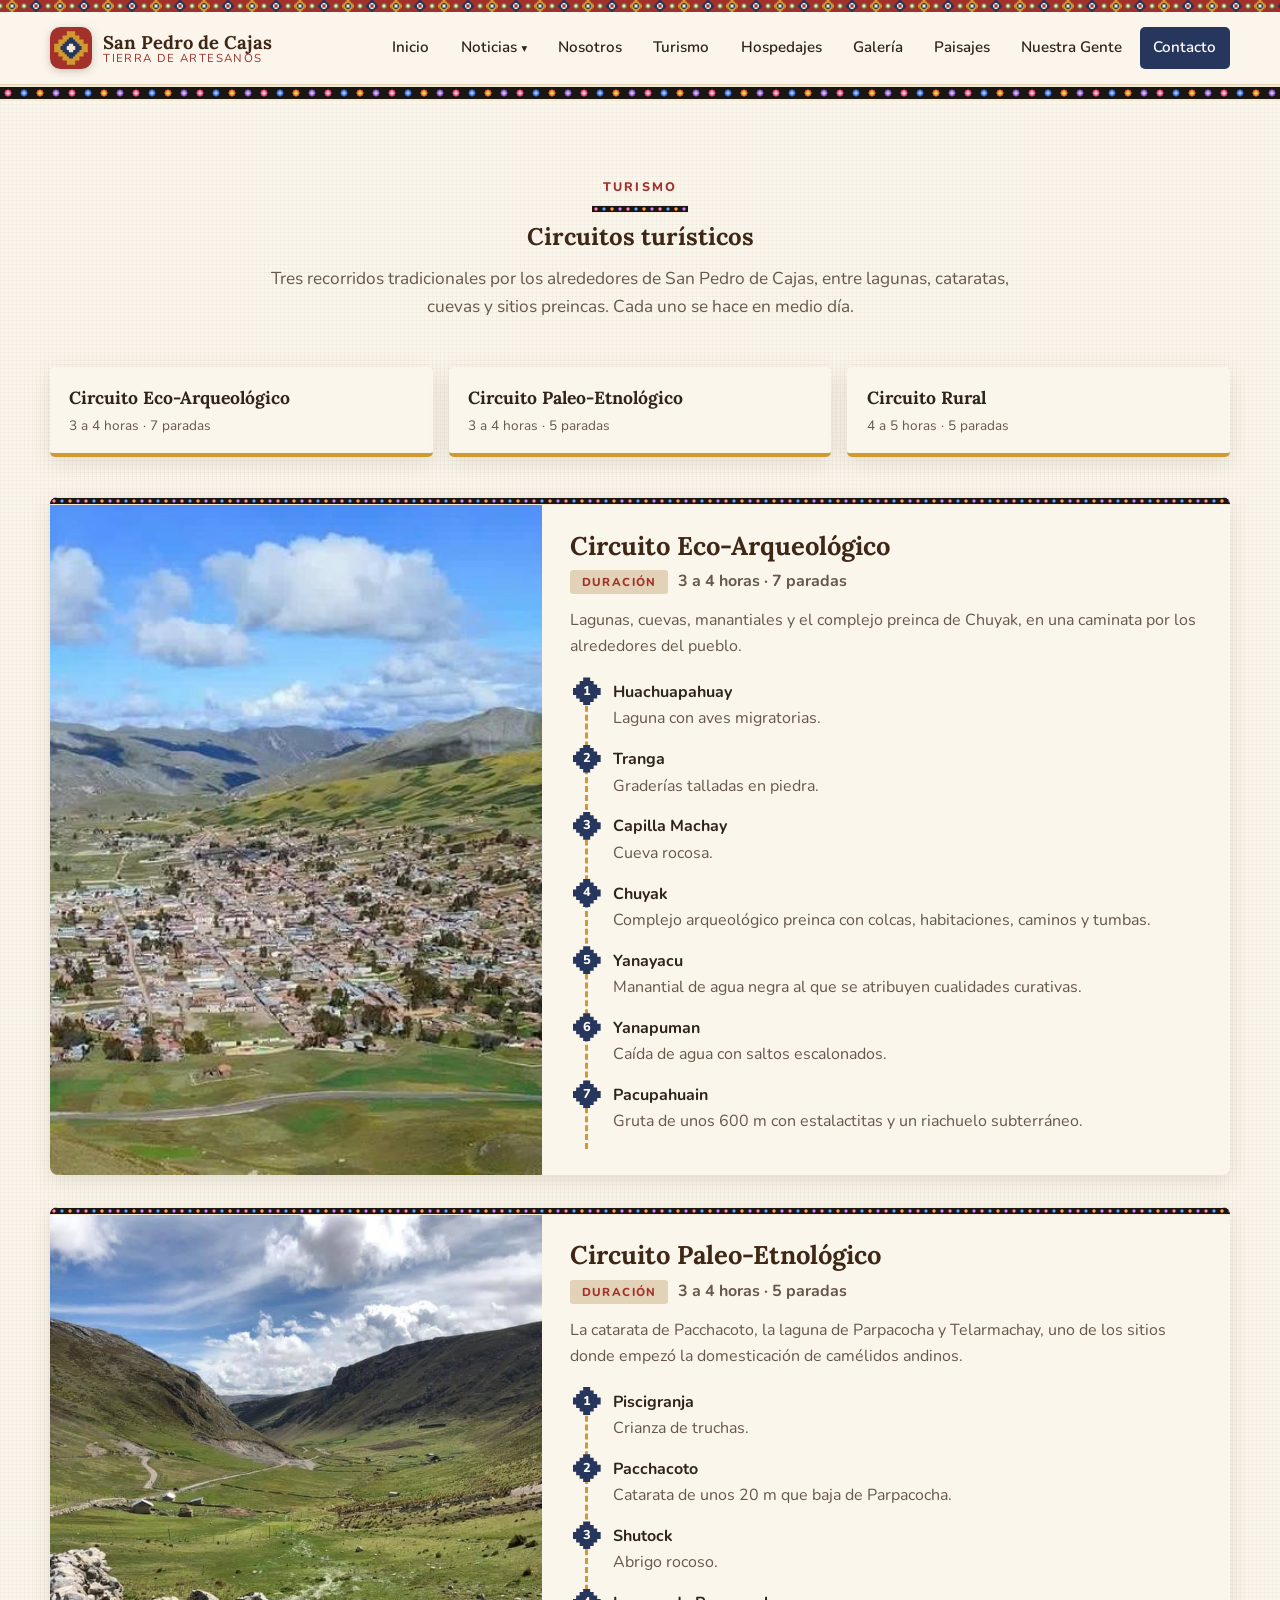
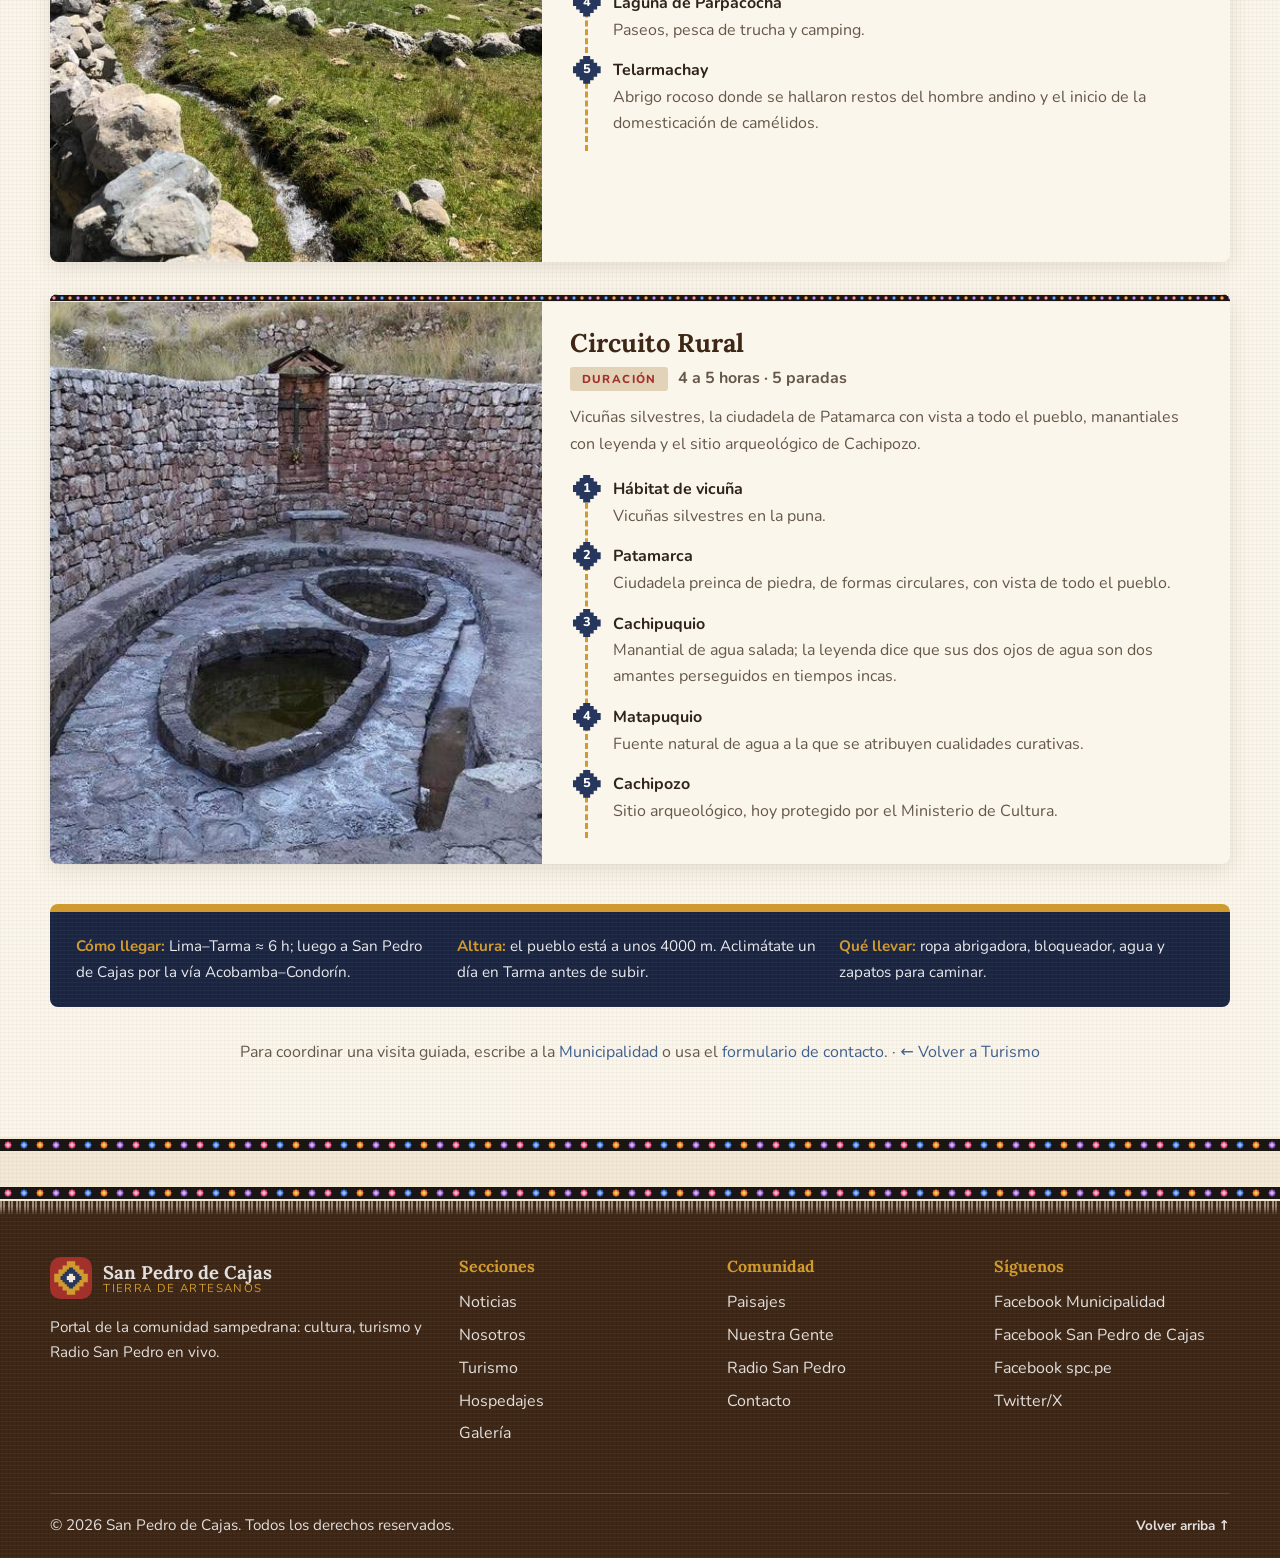
==== commit 539f7ad8: "PageSpeed: menú accesible, enlaces distinguibles, variantes 720px y animación compuesta Co-Authored-" ====
--- a/circuitos.html
+++ b/circuitos.html
@@ -10,11 +10,15 @@
     <meta property="og:title" content="Circuitos turísticos | San Pedro de Cajas">
     <meta property="og:description" content="Circuitos turísticos de San Pedro de Cajas: Eco-Arqueológico, Paleo-Etnológico y Rural. Lagunas, cataratas, cuevas, sitios preincas y vicuñas en los Andes de Tarma.">
     <meta property="og:type" content="website">
-    <link rel="icon" href="data:image/svg+xml,%3Csvg xmlns='http://www.w3.org/2000/svg' viewBox='0 0 40 40'%3E%3Crect width='40' height='40' rx='8' fill='%23A3312B'/%3E%3Cpolygon fill='%23D19A2E' points='24,4 24,8 28,8 28,12 32,12 32,16 36,16 36,20 36,20 36,24 32,24 32,28 28,28 28,32 24,32 24,36 16,36 16,32 12,32 12,28 8,28 8,24 4,24 4,20 4,20 4,16 8,16 8,12 12,12 12,8 16,8 16,4'/%3E%3Cpolygon fill='%2326365C' points='22,10 22,12 24,12 24,14 26,14 26,16 28,16 28,18 30,18 30,20 30,20 30,22 28,22 28,24 26,24 26,26 24,26 24,28 22,28 22,30 18,30 18,28 16,28 16,26 14,26 14,24 12,24 12,22 10,22 10,20 10,20 10,18 12,18 12,16 14,16 14,14 16,14 16,12 18,12 18,10'/%3E%3Cpolygon fill='%23F2E8D5' points='22,16 22,18 24,18 24,20 24,20 24,22 22,22 22,24 18,24 18,22 16,22 16,20 16,20 16,18 18,18 18,16'/%3E%3C/svg%3E">
+    <link rel="icon" href="favicon.ico" sizes="any">
+    <link rel="icon" type="image/png" sizes="32x32" href="favicon-32.png">
+    <link rel="apple-touch-icon" href="apple-touch-icon.png">
+    <link rel="manifest" href="site.webmanifest">
     <link rel="preconnect" href="https://fonts.googleapis.com">
     <link rel="preconnect" href="https://fonts.gstatic.com" crossorigin>
-    <link href="https://fonts.googleapis.com/css2?family=Lora:wght@600;700&family=Nunito:wght@400;600;700&display=swap" rel="stylesheet">
-    <link rel="stylesheet" href="styles.css?v=20261123c">
+    <link rel="preload" as="style" href="https://fonts.googleapis.com/css2?family=Lora:wght@600;700&family=Nunito:wght@400;600;700&display=swap" onload="this.onload=null;this.rel='stylesheet'">
+    <noscript><link rel="stylesheet" href="https://fonts.googleapis.com/css2?family=Lora:wght@600;700&family=Nunito:wght@400;600;700&display=swap"></noscript>
+    <link rel="stylesheet" href="styles.css?v=20261126b">
 </head>
 <body>
 
@@ -31,8 +35,8 @@
                 </span>
             </a>
 
-            <input type="checkbox" id="menu-toggle" class="menu-toggle" aria-hidden="true">
-            <label for="menu-toggle" class="menu-btn" role="button" tabindex="0" aria-label="Abrir menú" aria-controls="nav-principal">
+            <input type="checkbox" id="menu-toggle" class="menu-toggle" aria-label="Abrir menú" aria-controls="nav-principal">
+            <label for="menu-toggle" class="menu-btn" aria-hidden="true">
                 <span></span><span></span><span></span>
             </label>
 
@@ -73,7 +77,7 @@
                     <a href="#rural"><strong>Circuito Rural</strong><span>4 a 5 horas · 5 paradas</span></a>
                 </nav>
                 <article id="eco-arqueologico" class="circuito">
-                    <div class="circuito__media"><img src="imagenes/panorama-pueblo.jpg" alt="Vista panorámica de San Pedro de Cajas (foto referencial)" loading="lazy"></div>
+                    <div class="circuito__media"><img src="imagenes/panorama-pueblo.jpg" srcset="imagenes/panorama-pueblo-480.jpg 480w, imagenes/panorama-pueblo-720.jpg 720w, imagenes/panorama-pueblo.jpg 924w" sizes="(max-width: 700px) 100vw, 600px" alt="Vista panorámica de San Pedro de Cajas (foto referencial)" loading="lazy"></div>
                     <div class="circuito__body">
                         <h2>Circuito Eco-Arqueológico</h2>
                         <p class="circuito__meta"><span class="tag">Duración</span> 3 a 4 horas · 7 paradas</p>
@@ -90,7 +94,7 @@
                     </div>
                 </article>
                 <article id="paleo-etnologico" class="circuito">
-                    <div class="circuito__media"><img src="imagenes/parpacocha-valle.jpg" alt="Valle camino a la laguna de Parpacocha" loading="lazy"></div>
+                    <div class="circuito__media"><img src="imagenes/parpacocha-valle.jpg" srcset="imagenes/parpacocha-valle-480.jpg 480w, imagenes/parpacocha-valle.jpg 720w" sizes="(max-width: 700px) 100vw, 600px" alt="Valle camino a la laguna de Parpacocha" loading="lazy"></div>
                     <div class="circuito__body">
                         <h2>Circuito Paleo-Etnológico</h2>
                         <p class="circuito__meta"><span class="tag">Duración</span> 3 a 4 horas · 5 paradas</p>
@@ -105,7 +109,7 @@
                     </div>
                 </article>
                 <article id="rural" class="circuito">
-                    <div class="circuito__media"><img src="imagenes/cachipozo-manantial.jpg" alt="Cachipozo, en el circuito Rural" loading="lazy"></div>
+                    <div class="circuito__media"><img src="imagenes/cachipozo-manantial.jpg" srcset="imagenes/cachipozo-manantial-480.jpg 480w, imagenes/cachipozo-manantial-720.jpg 720w, imagenes/cachipozo-manantial.jpg 960w" sizes="(max-width: 700px) 100vw, 600px" alt="Cachipozo, en el circuito Rural" loading="lazy"></div>
                     <div class="circuito__body">
                         <h2>Circuito Rural</h2>
                         <p class="circuito__meta"><span class="tag">Duración</span> 4 a 5 horas · 5 paradas</p>
@@ -141,7 +145,7 @@
                 <p>Portal de la comunidad sampedrana: cultura, turismo y Radio San Pedro en vivo.</p>
             </div>
             <div>
-                <h4>Secciones</h4>
+                <h3>Secciones</h3>
                 <ul>
                     <li><a href="index.html#noticias">Noticias</a></li>
                     <li><a href="index.html#nosotros">Nosotros</a></li>
@@ -151,7 +155,7 @@
                 </ul>
             </div>
             <div>
-                <h4>Comunidad</h4>
+                <h3>Comunidad</h3>
                 <ul>
                     <li><a href="index.html#paisajes">Paisajes</a></li>
                     <li><a href="gente.html">Nuestra Gente</a></li>
@@ -160,7 +164,7 @@
                 </ul>
             </div>
             <div>
-                <h4>Síguenos</h4>
+                <h3>Síguenos</h3>
                 <ul>
                     <li><a href="https://www.facebook.com/MuniSPC2023" target="_blank" rel="noopener">Facebook Municipalidad</a></li>
                     <li><a href="https://www.facebook.com/sanpedrodecajasperu" target="_blank" rel="noopener">Facebook San Pedro de Cajas</a></li>
--- a/styles.css
+++ b/styles.css
@@ -164,7 +164,7 @@
     background-color: var(--nogal);
     background-image:
         linear-gradient(100deg, rgba(46, 28, 16, 0.94) 0%, rgba(62, 39, 22, 0.86) 45%, rgba(110, 32, 28, 0.62) 100%),
-        url("imagenes/tejedora-telar.jpg");
+        url("imagenes/tejedora-telar-hero.jpg");
     background-size: cover;
     background-position: center;
     color: var(--blanco);
@@ -213,17 +213,19 @@
 .radio h2 { font-size: 1.5rem; margin: 0.2rem 0; }
 .radio p { color: var(--texto-suave); }
 .radio__live { display: inline-flex; align-items: center; gap: 0.4rem; font-size: 0.75rem; font-weight: 800; letter-spacing: 0.15em; color: var(--cochinilla); }
-.radio__dot { width: 9px; height: 9px; border-radius: 50%; background: var(--cochinilla); animation: pulso 1.4s infinite; }
-@keyframes pulso { 0%, 100% { box-shadow: 0 0 0 0 rgba(163, 49, 43, 0.5); } 50% { box-shadow: 0 0 0 8px rgba(163, 49, 43, 0); } }
+.radio__dot { position: relative; width: 9px; height: 9px; border-radius: 50%; background: var(--cochinilla); }
+.radio__dot::after { content: ""; position: absolute; inset: 0; border-radius: 50%; background: rgba(163, 49, 43, 0.5); animation: pulso 1.4s infinite; }
+@keyframes pulso { 0% { transform: scale(1); opacity: 1; } 100% { transform: scale(2.8); opacity: 0; } }
 .radio__player { width: 100%; height: 44px; }
 .radios { display: grid; grid-template-columns: repeat(3, 1fr); gap: 1rem; align-items: stretch; }
 .radio-mini { position: relative; overflow: hidden; display: flex; flex-direction: column; gap: 0.6rem; background: var(--lana); border-radius: var(--radio-sm); padding: 1rem 1.2rem 1rem calc(1.2rem + 8px); box-shadow: var(--sombra); }
 .radio-mini::before { content: ""; position: absolute; left: 0; top: 0; bottom: 0; width: 8px; background: var(--franja-v); }
-.radio-mini h3 { font-size: 1.15rem; margin: 0.15rem 0 0; }
+.radio-mini h2 { font-size: 1.15rem; margin: 0.15rem 0 0; }
 .radio-mini p { margin: 0; font-size: 0.85rem; color: var(--texto-suave); }
+.radio-mini p a { text-decoration: underline; text-underline-offset: 2px; }
 .radio-mini .radio__player { height: 40px; margin-top: auto; }
 .radio-mini--main { box-shadow: var(--sombra-fuerte); outline: 2px solid var(--dorado); outline-offset: -2px; }
-.radio-mini--main h3 { font-size: 1.35rem; }
+.radio-mini--main h2 { font-size: 1.35rem; }
 
 /* ---------- Publicidad ---------- */
 .ad { margin: 2rem auto; text-align: center; }
@@ -467,7 +469,7 @@
 .footer__pattern { position: relative; height: 16px; background: var(--franja); }
 .footer__pattern::after { content: ""; position: absolute; left: 0; right: 0; top: 100%; height: 14px; background: var(--flecos); opacity: 0.55; -webkit-mask: linear-gradient(#000 40%, transparent); mask: linear-gradient(#000 40%, transparent); }
 .footer__grid { display: grid; grid-template-columns: 1.6fr 1fr 1fr 1fr; gap: 2rem; padding: 3.5rem 0 2.5rem; }
-.footer h4 { color: var(--dorado); margin-bottom: 0.8rem; font-size: 1rem; }
+.footer h3 { color: var(--dorado); margin-bottom: 0.8rem; font-size: 1rem; }
 .footer li { margin-bottom: 0.4rem; }
 .footer a { color: rgba(255, 255, 255, 0.85); }
 .footer a:hover { color: var(--dorado); }
@@ -497,6 +499,8 @@
 
 @media (max-width: 860px) {
     .menu-btn { display: flex; }
+    .menu-toggle { display: block; position: absolute; width: 1px; height: 1px; opacity: 0; pointer-events: none; }
+    .menu-toggle:focus-visible ~ .menu-btn { outline: 3px solid var(--azul-claro); outline-offset: 2px; }
     .nav {
         position: absolute; top: 100%; left: 0; right: 0;
         background: var(--lana); border-bottom: 1px solid var(--crema-oscuro); box-shadow: var(--sombra-fuerte);
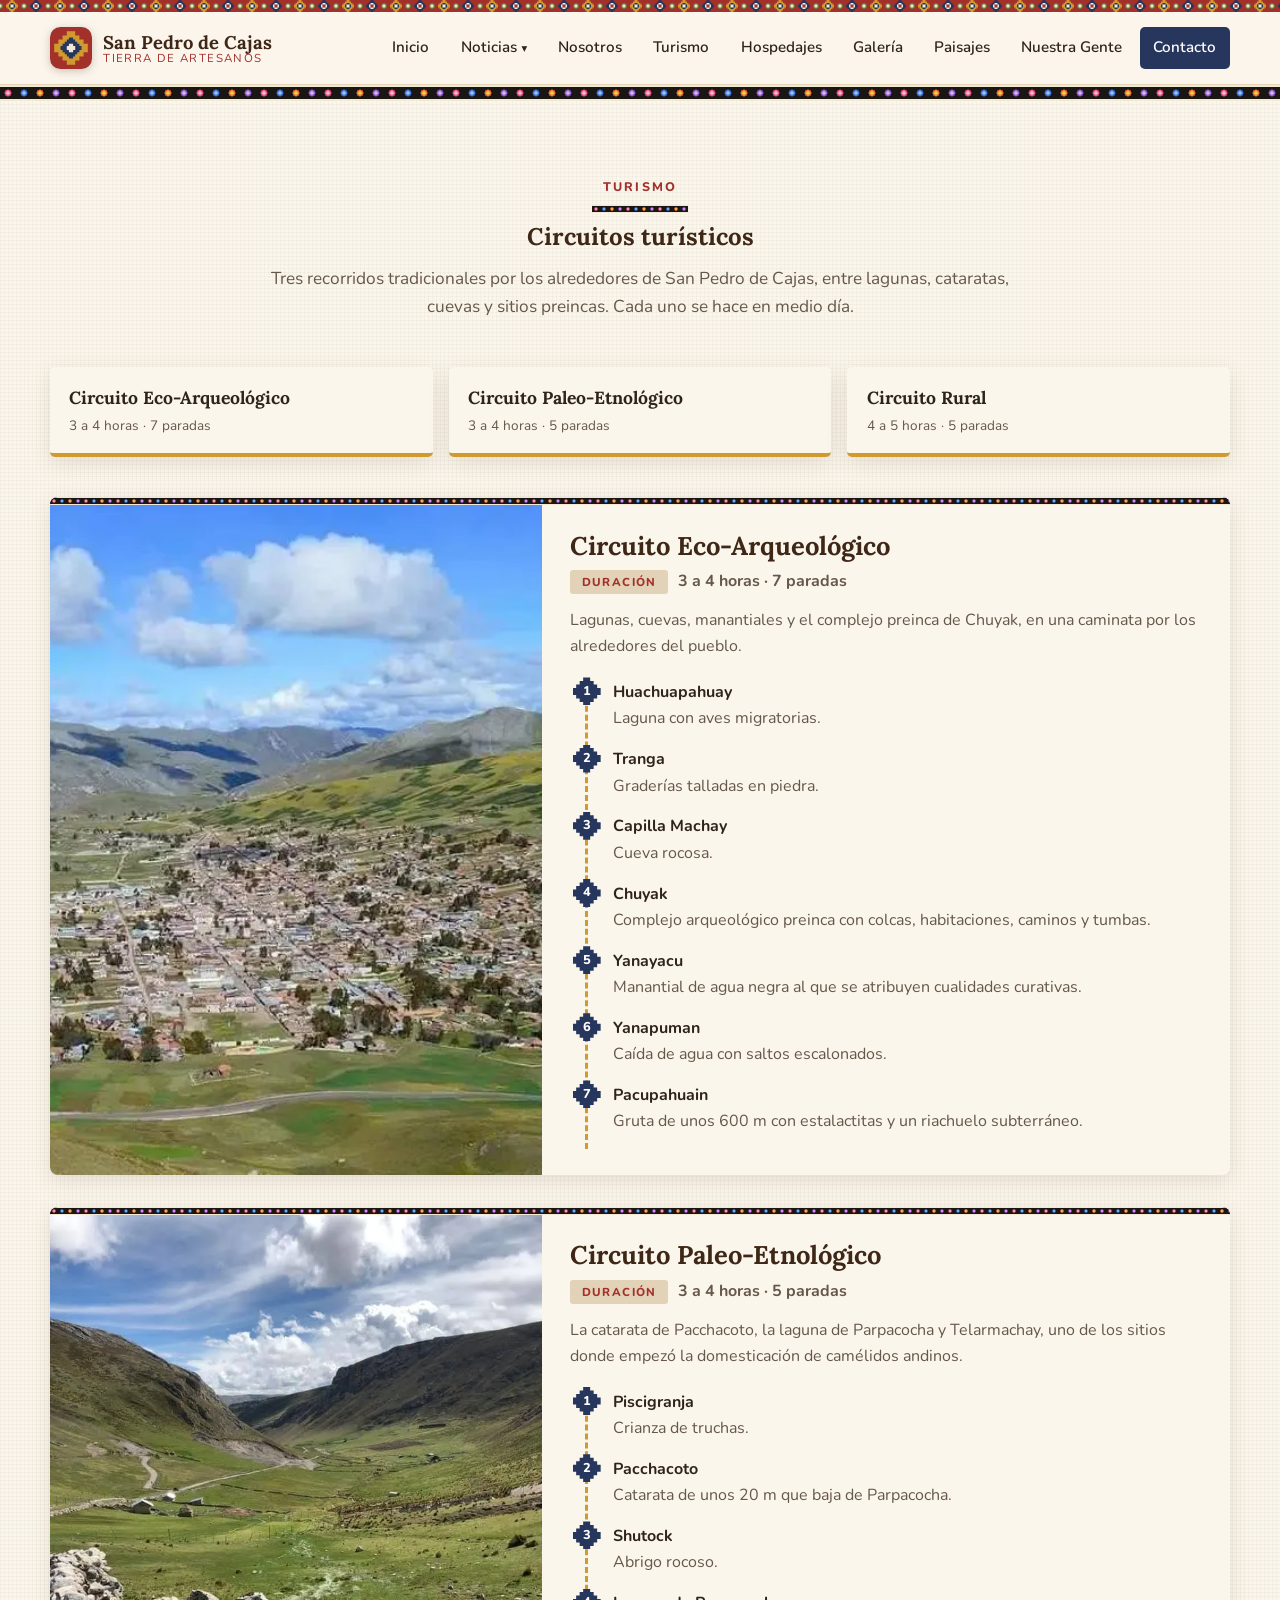
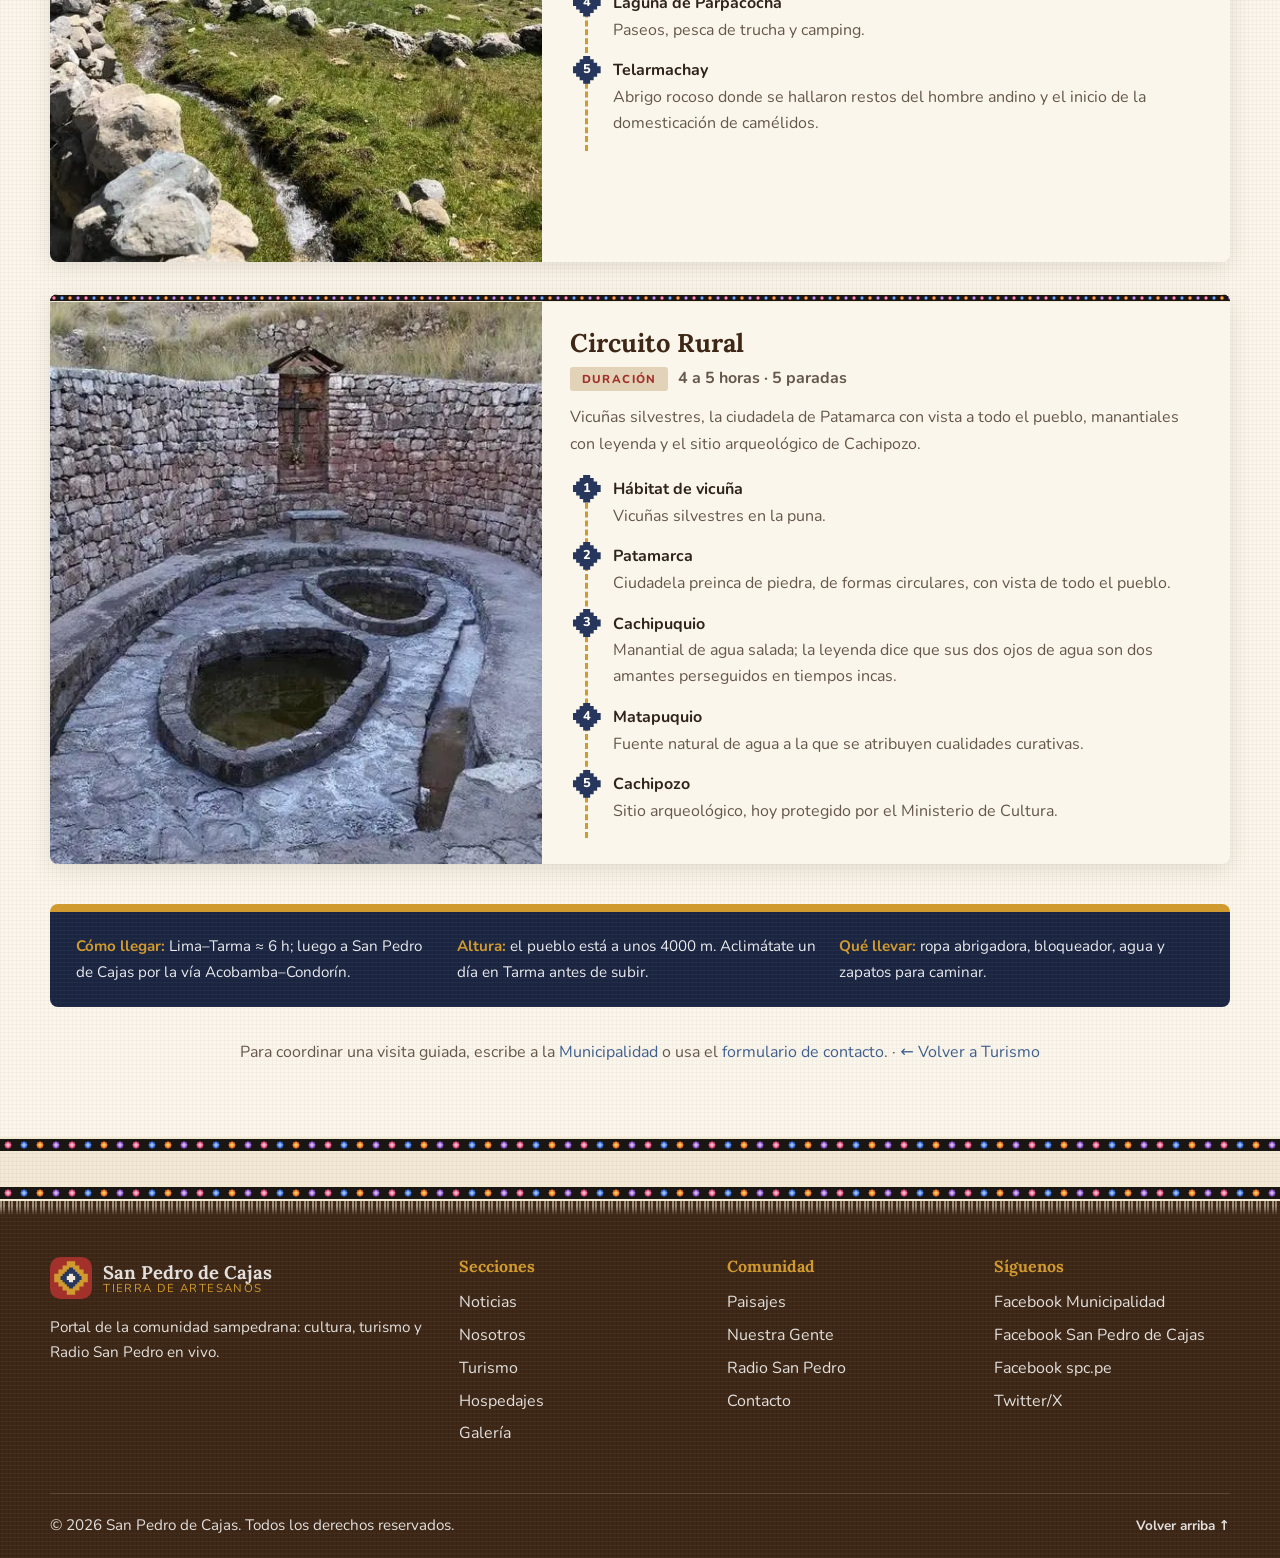
==== commit 00a94fa8: "WebP: <picture> con fuentes WebP para todas las fotos y hero con image-set Co-Authored-By: Devin AI " ====
--- a/circuitos.html
+++ b/circuitos.html
@@ -18,7 +18,7 @@
     <link rel="preconnect" href="https://fonts.gstatic.com" crossorigin>
     <link rel="preload" as="style" href="https://fonts.googleapis.com/css2?family=Lora:wght@600;700&family=Nunito:wght@400;600;700&display=swap" onload="this.onload=null;this.rel='stylesheet'">
     <noscript><link rel="stylesheet" href="https://fonts.googleapis.com/css2?family=Lora:wght@600;700&family=Nunito:wght@400;600;700&display=swap"></noscript>
-    <link rel="stylesheet" href="styles.css?v=20261126b">
+    <link rel="stylesheet" href="styles.css?v=20261126c">
 </head>
 <body>
 
@@ -77,7 +77,7 @@
                     <a href="#rural"><strong>Circuito Rural</strong><span>4 a 5 horas · 5 paradas</span></a>
                 </nav>
                 <article id="eco-arqueologico" class="circuito">
-                    <div class="circuito__media"><img src="imagenes/panorama-pueblo.jpg" srcset="imagenes/panorama-pueblo-480.jpg 480w, imagenes/panorama-pueblo-720.jpg 720w, imagenes/panorama-pueblo.jpg 924w" sizes="(max-width: 700px) 100vw, 600px" alt="Vista panorámica de San Pedro de Cajas (foto referencial)" loading="lazy"></div>
+                    <div class="circuito__media"><picture><source type="image/webp" srcset="imagenes/panorama-pueblo-480.webp 480w, imagenes/panorama-pueblo-720.webp 720w, imagenes/panorama-pueblo.webp 924w" sizes="(max-width: 700px) 100vw, 600px"><img src="imagenes/panorama-pueblo.jpg" srcset="imagenes/panorama-pueblo-480.jpg 480w, imagenes/panorama-pueblo-720.jpg 720w, imagenes/panorama-pueblo.jpg 924w" sizes="(max-width: 700px) 100vw, 600px" alt="Vista panorámica de San Pedro de Cajas (foto referencial)" loading="lazy"></picture></div>
                     <div class="circuito__body">
                         <h2>Circuito Eco-Arqueológico</h2>
                         <p class="circuito__meta"><span class="tag">Duración</span> 3 a 4 horas · 7 paradas</p>
@@ -94,7 +94,7 @@
                     </div>
                 </article>
                 <article id="paleo-etnologico" class="circuito">
-                    <div class="circuito__media"><img src="imagenes/parpacocha-valle.jpg" srcset="imagenes/parpacocha-valle-480.jpg 480w, imagenes/parpacocha-valle.jpg 720w" sizes="(max-width: 700px) 100vw, 600px" alt="Valle camino a la laguna de Parpacocha" loading="lazy"></div>
+                    <div class="circuito__media"><picture><source type="image/webp" srcset="imagenes/parpacocha-valle-480.webp 480w, imagenes/parpacocha-valle.webp 720w" sizes="(max-width: 700px) 100vw, 600px"><img src="imagenes/parpacocha-valle.jpg" srcset="imagenes/parpacocha-valle-480.jpg 480w, imagenes/parpacocha-valle.jpg 720w" sizes="(max-width: 700px) 100vw, 600px" alt="Valle camino a la laguna de Parpacocha" loading="lazy"></picture></div>
                     <div class="circuito__body">
                         <h2>Circuito Paleo-Etnológico</h2>
                         <p class="circuito__meta"><span class="tag">Duración</span> 3 a 4 horas · 5 paradas</p>
@@ -109,7 +109,7 @@
                     </div>
                 </article>
                 <article id="rural" class="circuito">
-                    <div class="circuito__media"><img src="imagenes/cachipozo-manantial.jpg" srcset="imagenes/cachipozo-manantial-480.jpg 480w, imagenes/cachipozo-manantial-720.jpg 720w, imagenes/cachipozo-manantial.jpg 960w" sizes="(max-width: 700px) 100vw, 600px" alt="Cachipozo, en el circuito Rural" loading="lazy"></div>
+                    <div class="circuito__media"><picture><source type="image/webp" srcset="imagenes/cachipozo-manantial-480.webp 480w, imagenes/cachipozo-manantial-720.webp 720w, imagenes/cachipozo-manantial.webp 960w" sizes="(max-width: 700px) 100vw, 600px"><img src="imagenes/cachipozo-manantial.jpg" srcset="imagenes/cachipozo-manantial-480.jpg 480w, imagenes/cachipozo-manantial-720.jpg 720w, imagenes/cachipozo-manantial.jpg 960w" sizes="(max-width: 700px) 100vw, 600px" alt="Cachipozo, en el circuito Rural" loading="lazy"></picture></div>
                     <div class="circuito__body">
                         <h2>Circuito Rural</h2>
                         <p class="circuito__meta"><span class="tag">Duración</span> 4 a 5 horas · 5 paradas</p>
@@ -184,8 +184,8 @@
         var toggle = document.getElementById('menu-toggle');
         var menuBtn = document.querySelector('.menu-btn');
         if (toggle && menuBtn) {
-            menuBtn.addEventListener('keydown', function (e) {
-                if (e.key === 'Enter' || e.key === ' ') { e.preventDefault(); toggle.checked = !toggle.checked; }
+            toggle.addEventListener('keydown', function (e) {
+                if (e.key === 'Enter') { e.preventDefault(); toggle.checked = !toggle.checked; }
             });
             document.querySelectorAll('.nav a').forEach(function (a) {
                 a.addEventListener('click', function () { toggle.checked = false; });
--- a/styles.css
+++ b/styles.css
@@ -68,6 +68,7 @@
     -webkit-font-smoothing: antialiased;
 }
 img { max-width: 100%; display: block; }
+picture { display: contents; }
 a { color: var(--azul-claro); text-decoration: none; }
 a:hover { color: var(--azul); }
 ul { list-style: none; }
@@ -165,6 +166,9 @@
     background-image:
         linear-gradient(100deg, rgba(46, 28, 16, 0.94) 0%, rgba(62, 39, 22, 0.86) 45%, rgba(110, 32, 28, 0.62) 100%),
         url("imagenes/tejedora-telar-hero.jpg");
+    background-image:
+        linear-gradient(100deg, rgba(46, 28, 16, 0.94) 0%, rgba(62, 39, 22, 0.86) 45%, rgba(110, 32, 28, 0.62) 100%),
+        image-set(url("imagenes/tejedora-telar-hero.webp") type("image/webp"), url("imagenes/tejedora-telar-hero.jpg") type("image/jpeg"));
     background-size: cover;
     background-position: center;
     color: var(--blanco);
